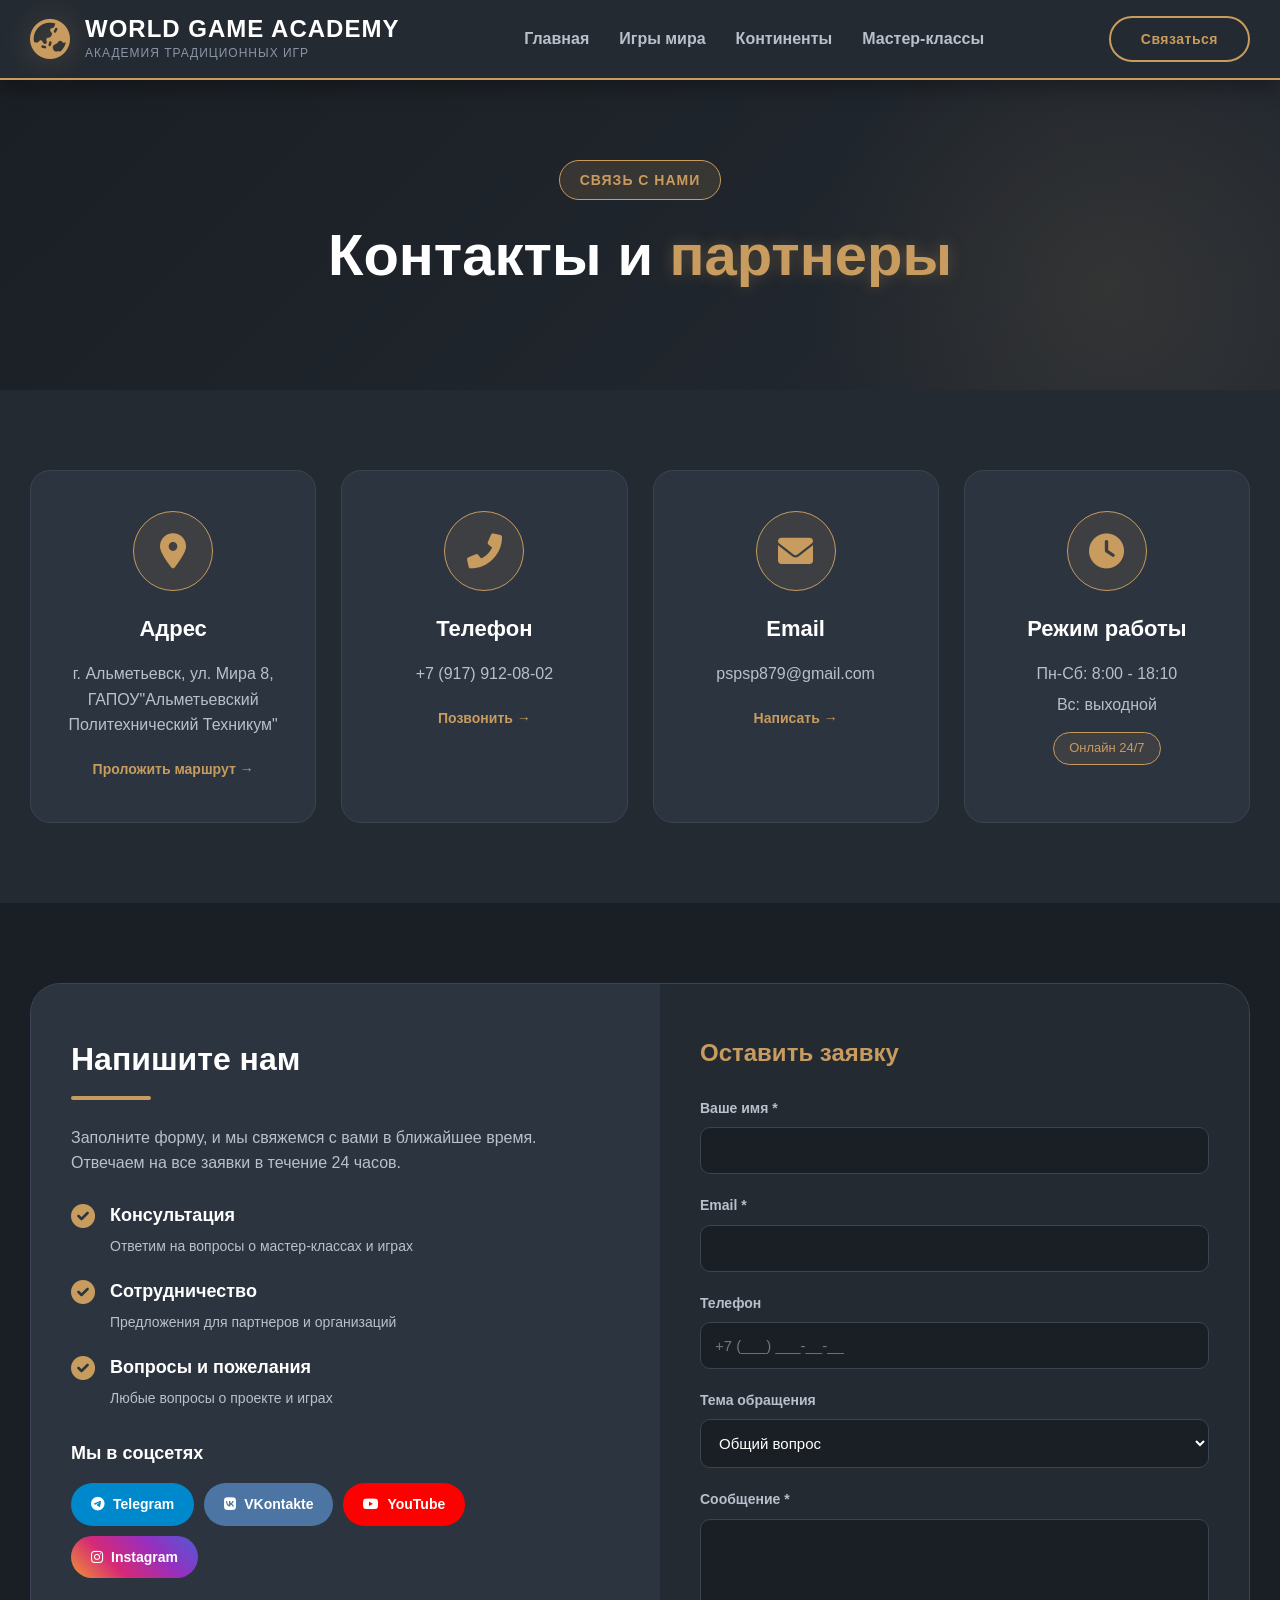
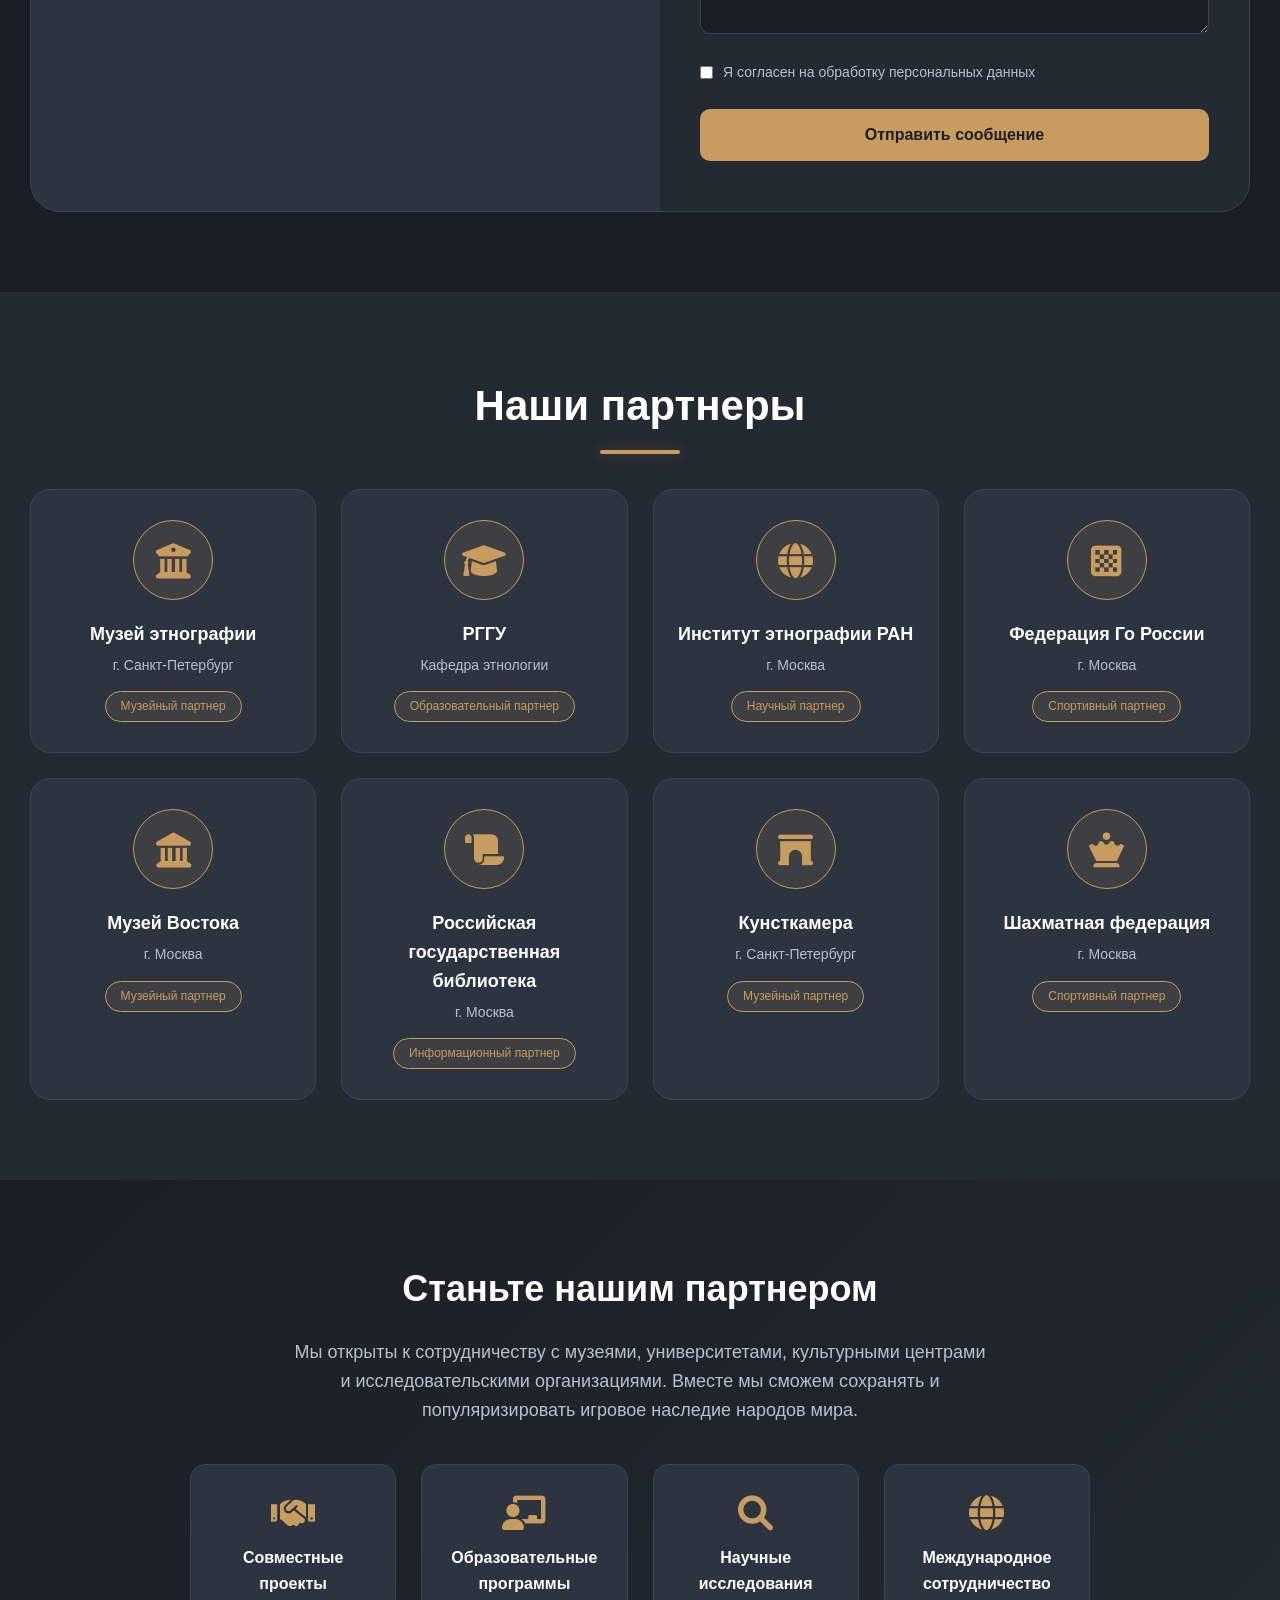
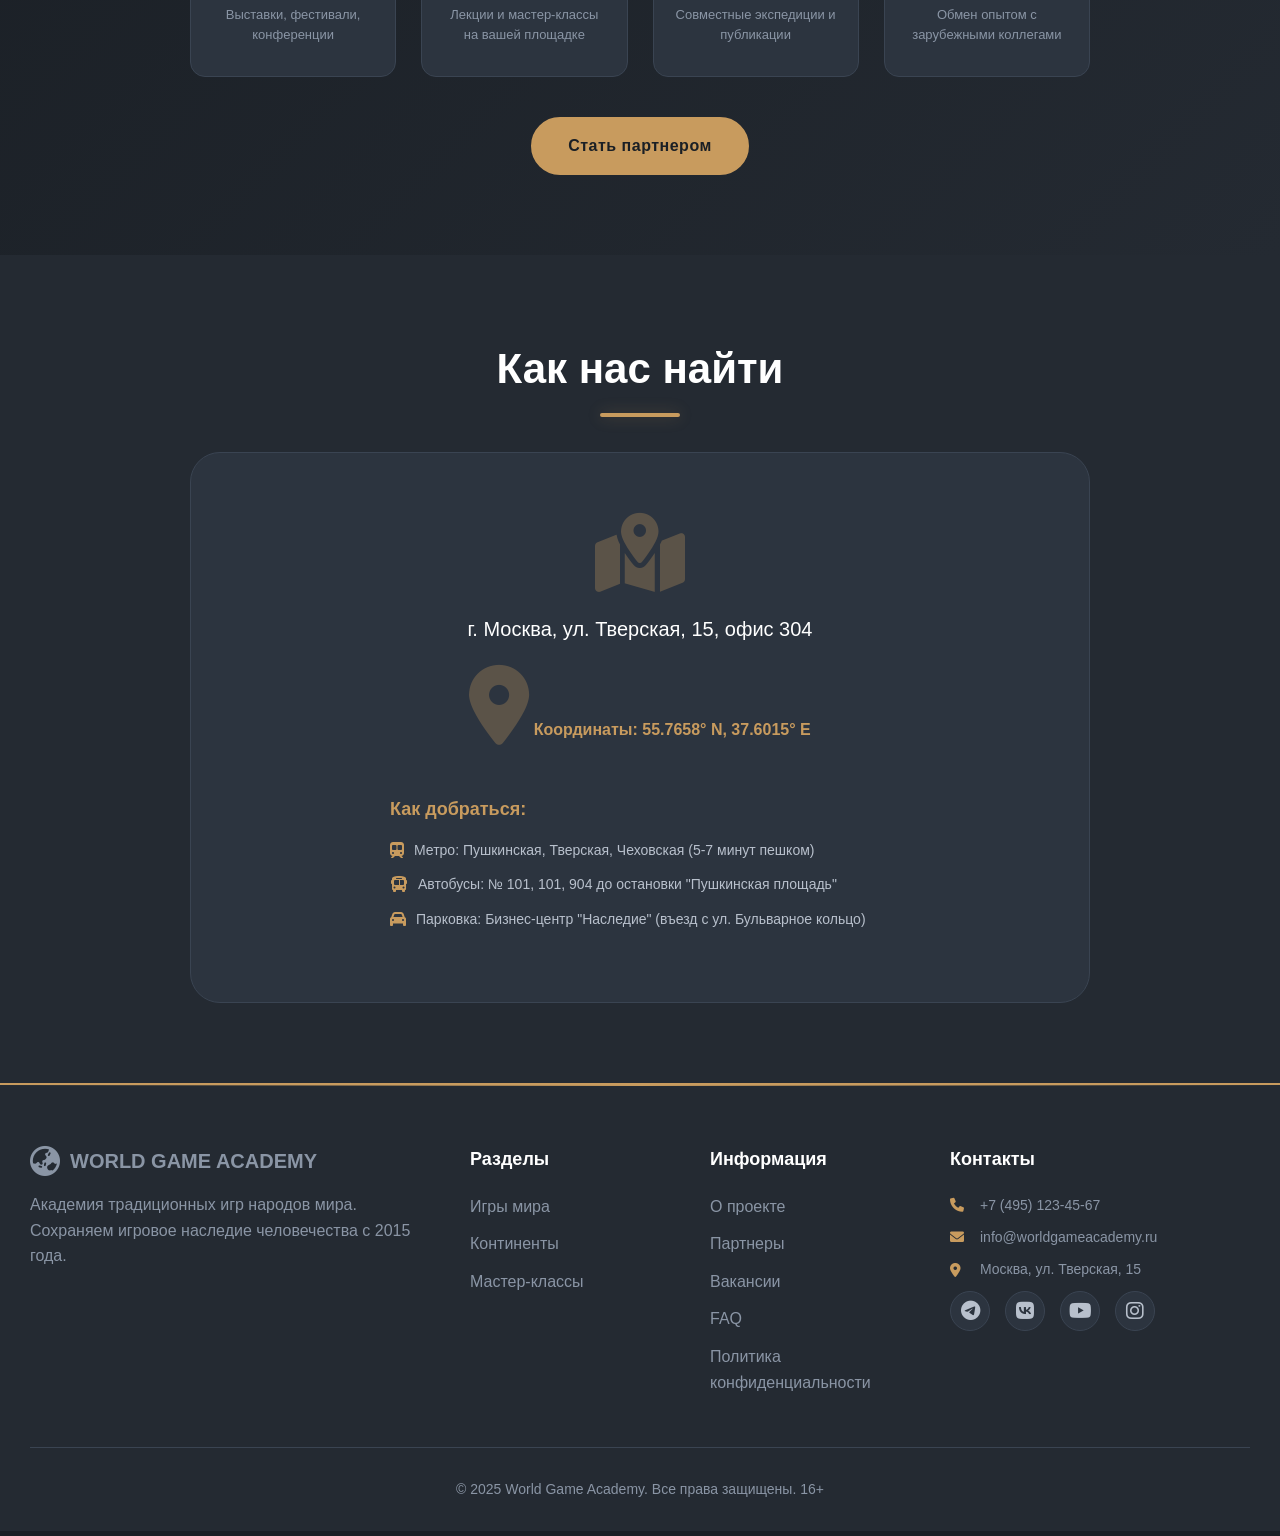
==== contacts.html @ 5bff9e80 "Add files via upload" ====
<!DOCTYPE html>
<html lang="ru">
<head>
    <meta charset="UTF-8">
    <meta name="viewport" content="width=device-width, initial-scale=1.0">
    <title>World Game Academy | Контакты и партнеры</title>
    <link rel="stylesheet" href="https://cdnjs.cloudflare.com/ajax/libs/font-awesome/6.0.0-beta3/css/all.min.css">
    <link rel="stylesheet" href="style.css">
</head>
<body>
    <header>
        <div class="container">
            <div class="header-content">
                <a href="index.html" class="logo">
                    <i class="fas fa-globe-asia logo-icon"></i>
                    <div class="logo-text">
                        <h1>WORLD GAME ACADEMY</h1>
                        <p>АКАДЕМИЯ ТРАДИЦИОННЫХ ИГР</p>
                    </div>
                </a>
                <nav>
                    <ul>
                        <li><a href="index.html">Главная</a></li>
                        <li><a href="games.html">Игры мира</a></li>
                        <li><a href="continents.html">Континенты</a></li>
                        <li><a href="workshops.html">Мастер-классы</a></li>
                    </ul>
                </nav>
                <a href="#contact-form" class="btn-login">Связаться</a>
            </div>
        </div>
    </header>

    <main>
        <!-- Hero секция контактов -->
        <section class="contacts-hero">
            <div class="container">
                <div class="contacts-hero-content">
                    <span class="hero-badge">Связь с нами</span>
                    <h1 class="hero-title">Контакты и <span class="accent-text">партнеры</span></h1>
                </div>
            </div>
        </section>

        <!-- Контактная информация -->
        <section class="contact-info-section">
            <div class="container">
                <div class="contact-grid">
                    <div class="contact-card">
                        <div class="contact-icon">
                            <i class="fas fa-map-marker-alt"></i>
                        </div>
                        <h3>Адрес</h3>
                        <p>г. Альметьевск, ул. Мира 8, ГАПОУ"Альметьевский Политехнический Техникум"</p>
                        <a href="https://yandex.ru/maps/-/CPFjE8Oo" class="contact-link">Проложить маршрут →</a>
                    </div>

                    <div class="contact-card">
                        <div class="contact-icon">
                            <i class="fas fa-phone-alt"></i>
                        </div>
                        <h3>Телефон</h3>
                        <p>+7 (917) 912-08-02</p>
                        <a href="tel:+74951234567" class="contact-link">Позвонить →</a>
                    </div>

                    <div class="contact-card">
                        <div class="contact-icon">
                            <i class="fas fa-envelope"></i>
                        </div>
                        <h3>Email</h3>
                        <p>pspsp879@gmail.com</p>
                        <a href="mailto:pspsp879@gmail.com?subject=Вопрос%20от%20посетителя%20сайта" class="contact-link">Написать →</a>
                    </div>

                    <div class="contact-card">
                        <div class="contact-icon">
                            <i class="fas fa-clock"></i>
                        </div>
                        <h3>Режим работы</h3>
                        <p>Пн-Сб: 8:00 - 18:10</p>
                        <p>Вс: выходной</p>
                        <span class="contact-note">Онлайн 24/7</span>
                    </div>
                </div>
            </div>
        </section>

        <!-- Форма обратной связи -->
        <section class="feedback-section" id="contact-form">
            <div class="container">
                <div class="feedback-wrapper">
                    <div class="feedback-content">
                        <h2 class="section-title-left">Напишите нам</h2>
                        <p class="feedback-description">Заполните форму, и мы свяжемся с вами в ближайшее время. Отвечаем на все заявки в течение 24 часов.</p>
                        
                        <div class="feedback-benefits">
                            <div class="benefit-item">
                                <i class="fas fa-check-circle"></i>
                                <div>
                                    <h4>Консультация</h4>
                                    <p>Ответим на вопросы о мастер-классах и играх</p>
                                </div>
                            </div>
                            <div class="benefit-item">
                                <i class="fas fa-check-circle"></i>
                                <div>
                                    <h4>Сотрудничество</h4>
                                    <p>Предложения для партнеров и организаций</p>
                                </div>
                            </div>
                            <div class="benefit-item">
                                <i class="fas fa-check-circle"></i>
                                <div>
                                    <h4>Вопросы и пожелания</h4>
                                    <p>Любые вопросы о проекте и играх</p>
                                </div>
                            </div>
                        </div>

                        <div class="social-contacts">
                            <h4>Мы в соцсетях</h4>
                            <div class="social-buttons">
                                <a href="#" class="social-button telegram"><i class="fab fa-telegram"></i> Telegram</a>
                                <a href="#" class="social-button vk"><i class="fab fa-vk"></i> VKontakte</a>
                                <a href="#" class="social-button youtube"><i class="fab fa-youtube"></i> YouTube</a>
                                <a href="#" class="social-button instagram"><i class="fab fa-instagram"></i> Instagram</a>
                            </div>
                        </div>
                    </div>

                    <div class="feedback-form-container">
                        <form class="feedback-form">
                            <h3>Оставить заявку</h3>
                            
                            <div class="form-group">
                                <label for="name">Ваше имя *</label>
                                <input type="text" id="name" name="name" required>
                            </div>

                            <div class="form-group">
                                <label for="email">Email *</label>
                                <input type="email" id="email" name="email" required>
                            </div>

                            <div class="form-group">
                                <label for="phone">Телефон</label>
                                <input type="tel" id="phone" name="phone" placeholder="+7 (___) ___-__-__">
                            </div>

                            <div class="form-group">
                                <label for="subject">Тема обращения</label>
                                <select id="subject" name="subject">
                                    <option>Общий вопрос</option>
                                    <option>Сотрудничество</option>
                                    <option>Партнерство</option>
                                    <option>Проведение мастер-класса</option>
                                    <option>Пресса и медиа</option>
                                </select>
                            </div>

                            <div class="form-group">
                                <label for="message">Сообщение *</label>
                                <textarea id="message" name="message" rows="5" required></textarea>
                            </div>

                            <div class="form-checkbox">
                                <input type="checkbox" id="agree" required>
                                <label for="agree">Я согласен на обработку персональных данных</label>
                            </div>

                            <button type="submit" class="btn-submit">Отправить сообщение</button>
                        </form>
                    </div>
                </div>
            </div>
        </section>

        <!-- Партнеры -->
        <section class="partners-section">
            <div class="container">
                <h2 class="section-title">Наши партнеры</h2>
                
                <div class="partners-grid">
                    <div class="partner-card">
                        <div class="partner-logo">
                            <i class="fas fa-university"></i>
                        </div>
                        <h3>Музей этнографии</h3>
                        <p>г. Санкт-Петербург</p>
                        <span class="partner-type">Музейный партнер</span>
                    </div>

                    <div class="partner-card">
                        <div class="partner-logo">
                            <i class="fas fa-graduation-cap"></i>
                        </div>
                        <h3>РГГУ</h3>
                        <p>Кафедра этнологии</p>
                        <span class="partner-type">Образовательный партнер</span>
                    </div>

                    <div class="partner-card">
                        <div class="partner-logo">
                            <i class="fas fa-globe"></i>
                        </div>
                        <h3>Институт этнографии РАН</h3>
                        <p>г. Москва</p>
                        <span class="partner-type">Научный партнер</span>
                    </div>

                    <div class="partner-card">
                        <div class="partner-logo">
                            <i class="fas fa-chess-board"></i>
                        </div>
                        <h3>Федерация Го России</h3>
                        <p>г. Москва</p>
                        <span class="partner-type">Спортивный партнер</span>
                    </div>

                    <div class="partner-card">
                        <div class="partner-logo">
                            <i class="fas fa-landmark"></i>
                        </div>
                        <h3>Музей Востока</h3>
                        <p>г. Москва</p>
                        <span class="partner-type">Музейный партнер</span>
                    </div>

                    <div class="partner-card">
                        <div class="partner-logo">
                            <i class="fas fa-scroll"></i>
                        </div>
                        <h3>Российская государственная библиотека</h3>
                        <p>г. Москва</p>
                        <span class="partner-type">Информационный партнер</span>
                    </div>

                    <div class="partner-card">
                        <div class="partner-logo">
                            <i class="fas fa-archway"></i>
                        </div>
                        <h3>Кунсткамера</h3>
                        <p>г. Санкт-Петербург</p>
                        <span class="partner-type">Музейный партнер</span>
                    </div>

                    <div class="partner-card">
                        <div class="partner-logo">
                            <i class="fas fa-chess-queen"></i>
                        </div>
                        <h3>Шахматная федерация</h3>
                        <p>г. Москва</p>
                        <span class="partner-type">Спортивный партнер</span>
                    </div>
                </div>
            </div>
        </section>

        <!-- Стать партнером -->
        <section class="become-partner-section">
            <div class="container">
                <div class="become-partner-wrapper">
                    <div class="become-partner-content">
                        <h2>Станьте нашим партнером</h2>
                        <p>Мы открыты к сотрудничеству с музеями, университетами, культурными центрами и исследовательскими организациями. Вместе мы сможем сохранять и популяризировать игровое наследие народов мира.</p>
                        
                        <div class="partner-benefits-grid">
                            <div class="partner-benefit">
                                <i class="fas fa-handshake"></i>
                                <h4>Совместные проекты</h4>
                                <p>Выставки, фестивали, конференции</p>
                            </div>
                            <div class="partner-benefit">
                                <i class="fas fa-chalkboard-teacher"></i>
                                <h4>Образовательные программы</h4>
                                <p>Лекции и мастер-классы на вашей площадке</p>
                            </div>
                            <div class="partner-benefit">
                                <i class="fas fa-search"></i>
                                <h4>Научные исследования</h4>
                                <p>Совместные экспедиции и публикации</p>
                            </div>
                            <div class="partner-benefit">
                                <i class="fas fa-globe"></i>
                                <h4>Международное сотрудничество</h4>
                                <p>Обмен опытом с зарубежными коллегами</p>
                            </div>
                        </div>

                        <a href="#contact-form" class="btn-primary">Стать партнером</a>
                    </div>
                </div>
            </div>
        </section>

        <!-- Карта -->
        <section class="map-section">
            <div class="container">
                <h2 class="section-title">Как нас найти</h2>
                
                <div class="map-container">
                    <div class="map-placeholder">
                        <i class="fas fa-map-marked-alt"></i>
                        <p>г. Москва, ул. Тверская, 15, офис 304</p>
                        <div class="map-coordinates">
                            <span><i class="fas fa-location-dot"></i> Координаты: 55.7658° N, 37.6015° E</span>
                        </div>
                        <div class="transport-info">
                            <h4>Как добраться:</h4>
                            <ul>
                                <li><i class="fas fa-subway"></i> Метро: Пушкинская, Тверская, Чеховская (5-7 минут пешком)</li>
                                <li><i class="fas fa-bus"></i> Автобусы: № 101, 101, 904 до остановки "Пушкинская площадь"</li>
                                <li><i class="fas fa-car"></i> Парковка: Бизнес-центр "Наследие" (въезд с ул. Бульварное кольцо)</li>
                            </ul>
                        </div>
                    </div>
                </div>
            </div>
        </section>
    </main>

    <footer id="footer">
        <div class="container">
            <div class="footer-content">
                <div class="footer-col">
                    <a href="index.html" class="footer-logo">
                        <i class="fas fa-globe-asia"></i>
                        <span>WORLD GAME ACADEMY</span>
                    </a>
                    <p>Академия традиционных игр народов мира. Сохраняем игровое наследие человечества с 2015 года.</p>
                </div>
                <div class="footer-col">
                    <h4>Разделы</h4>
                    <ul>
                        <li><a href="games.html">Игры мира</a></li>
                        <li><a href="continents.html">Континенты</a></li>
                        <li><a href="workshops.html">Мастер-классы</a></li>
                    </ul>
                </div>
                <div class="footer-col">
                    <h4>Информация</h4>
                    <ul>
                        <li><a href="#">О проекте</a></li>
                        <li><a href="#">Партнеры</a></li>
                        <li><a href="#">Вакансии</a></li>
                        <li><a href="#">FAQ</a></li>
                        <li><a href="#">Политика конфиденциальности</a></li>
                    </ul>
                </div>
                <div class="footer-col">
                    <h4>Контакты</h4>
                    <ul class="footer-contact">
                        <li><i class="fas fa-phone"></i> +7 (495) 123-45-67</li>
                        <li><i class="fas fa-envelope"></i> info@worldgameacademy.ru</li>
                        <li><i class="fas fa-map-marker-alt"></i> Москва, ул. Тверская, 15</li>
                    </ul>
                    <div class="social-links">
                        <a href="#"><i class="fab fa-telegram"></i></a>
                        <a href="#"><i class="fab fa-vk"></i></a>
                        <a href="#"><i class="fab fa-youtube"></i></a>
                        <a href="#"><i class="fab fa-instagram"></i></a>
                    </div>
                </div>
            </div>
            <div class="footer-bottom">
                <p>© 2025 World Game Academy. Все права защищены. 16+</p>
            </div>
        </div>
    </footer>
</body>
</html>
---- style.css ----
* {
    margin: 0;
    padding: 0;
    box-sizing: border-box;
}

:root {
    --bg-primary: #1a1f25;
    --bg-secondary: #242a32;
    --bg-card: #2c343f;
    --accent: #c89b5e;
    --accent-light: #dbb47a;
    --accent-dark: #9f7a45;
    --text-primary: #ffffff;
    --text-secondary: #b8c0cc;
    --text-muted: #8a95a5;
    --border: #3a4452;
    --border-light: #4a5565;
    --shadow: 0 8px 20px rgba(0, 0, 0, 0.3);
    --shadow-hover: 0 12px 30px rgba(0, 0, 0, 0.4);
    --glow: 0 0 15px rgba(200, 155, 94, 0.3);
    --transition: all 0.3s ease;
}

body {
    font-family: 'Segoe UI', Tahoma, Geneva, Verdana, sans-serif;
    background-color: var(--bg-primary);
    color: var(--text-primary);
    line-height: 1.6;
    min-height: 100vh;
}

.container {
    max-width: 1300px;
    margin: 0 auto;
    padding: 0 30px;
}

/* ===== ШАПКА ===== */
header {
    background-color: var(--bg-secondary);
    border-bottom: 2px solid var(--accent);
    padding: 15px 0;
    position: sticky;
    top: 0;
    z-index: 1000;
    box-shadow: var(--shadow);
}

.header-content {
    display: flex;
    align-items: center;
    justify-content: space-between;
    flex-wrap: wrap;
}

.logo {
    display: flex;
    align-items: center;
    gap: 15px;
    text-decoration: none;
}

.logo-icon {
    font-size: 40px;
    color: var(--accent);
    filter: drop-shadow(var(--glow));
}

.logo-text h1 {
    font-size: 24px;
    font-weight: 800;
    color: var(--text-primary);
    line-height: 1.2;
    letter-spacing: 1px;
}

.logo-text p {
    font-size: 12px;
    color: var(--text-muted);
    letter-spacing: 1px;
    text-transform: uppercase;
}

nav ul {
    display: flex;
    list-style: none;
    gap: 30px;
}

nav a {
    color: var(--text-secondary);
    text-decoration: none;
    font-weight: 600;
    font-size: 16px;
    transition: var(--transition);
    padding-bottom: 5px;
    border-bottom: 2px solid transparent;
}

nav a:hover,
nav a.active {
    color: var(--accent);
    border-bottom-color: var(--accent);
}

.btn-login {
    background: transparent;
    border: 2px solid var(--accent);
    color: var(--accent);
    padding: 10px 30px;
    border-radius: 50px;
    text-decoration: none;
    font-weight: 700;
    transition: var(--transition);
    font-size: 14px;
    letter-spacing: 0.5px;
}

.btn-login:hover {
    background: var(--accent);
    color: var(--bg-primary);
    box-shadow: var(--glow);
    transform: translateY(-2px);
}

/* ===== КНОПКИ ===== */
.btn-primary {
    display: inline-block;
    background: var(--accent);
    color: var(--bg-primary);
    padding: 14px 35px;
    border-radius: 50px;
    text-decoration: none;
    font-weight: 700;
    font-size: 16px;
    transition: var(--transition);
    border: 2px solid var(--accent);
    letter-spacing: 0.5px;
    cursor: pointer;
}

.btn-primary:hover {
    background: transparent;
    color: var(--accent);
    box-shadow: var(--glow);
    transform: translateY(-2px);
}

.btn-outline {
    display: inline-block;
    padding: 12px 30px;
    border: 2px solid var(--accent);
    color: var(--accent);
    text-decoration: none;
    border-radius: 50px;
    font-weight: 600;
    transition: var(--transition);
    background: transparent;
    font-size: 14px;
    cursor: pointer;
}

.btn-outline:hover {
    background: var(--accent);
    color: var(--bg-primary);
    transform: translateY(-2px);
}

.btn-small {
    display: inline-block;
    background: var(--accent);
    color: var(--bg-primary);
    padding: 10px 25px;
    border-radius: 50px;
    text-decoration: none;
    font-weight: 600;
    font-size: 14px;
    transition: var(--transition);
    border: 2px solid var(--accent);
    cursor: pointer;
}

.btn-small:hover {
    background: transparent;
    color: var(--accent);
}

/* ===== ЗАГОЛОВКИ СЕКЦИЙ ===== */
.section-title {
    font-size: 42px;
    font-weight: 800;
    text-align: center;
    margin-bottom: 50px;
    position: relative;
    color: var(--text-primary);
}

.section-title::after {
    content: '';
    position: absolute;
    bottom: -15px;
    left: 50%;
    transform: translateX(-50%);
    width: 80px;
    height: 4px;
    background: var(--accent);
    border-radius: 2px;
    box-shadow: var(--glow);
}

.page-header {
    padding: 60px 0 30px;
    text-align: center;
    background: linear-gradient(135deg, var(--bg-primary) 0%, var(--bg-secondary) 100%);
}

.page-title {
    font-size: 48px;
    font-weight: 800;
    margin-bottom: 15px;
    color: var(--text-primary);
}

.page-description {
    font-size: 18px;
    color: var(--text-secondary);
    max-width: 700px;
    margin: 0 auto;
}

.text-center {
    text-align: center;
}

/* ===== СТАТИСТИКА ===== */
.stats-grid {
    display: flex;
    gap: 60px;
    margin: 40px 0;
}

.stat-item {
    text-align: center;
}

.stat-number {
    font-size: 42px;
    font-weight: 800;
    color: var(--accent);
    line-height: 1;
    margin-bottom: 5px;
    text-shadow: var(--glow);
}

.stat-label {
    font-size: 14px;
    color: var(--text-muted);
    text-transform: uppercase;
    letter-spacing: 1px;
}

/* ===== HERO СЕКЦИИ ===== */
.hero {
    min-height: 80vh;
    display: flex;
    align-items: center;
    background: linear-gradient(135deg, var(--bg-primary) 0%, var(--bg-secondary) 100%);
    position: relative;
    overflow: hidden;
    padding: 80px 0;
}

.hero::before {
    content: '';
    position: absolute;
    top: -50%;
    right: -10%;
    width: 500px;
    height: 500px;
    background: radial-gradient(circle, rgba(200, 155, 94, 0.1) 0%, transparent 70%);
    border-radius: 50%;
    pointer-events: none;
}

.hero::after {
    content: '';
    position: absolute;
    bottom: -30%;
    left: -5%;
    width: 400px;
    height: 400px;
    background: radial-gradient(circle, rgba(200, 155, 94, 0.1) 0%, transparent 70%);
    border-radius: 50%;
    pointer-events: none;
}

.hero-content {
    max-width: 800px;
    position: relative;
    z-index: 2;
}

.hero-title {
    font-size: 58px;
    font-weight: 800;
    line-height: 1.2;
    margin-bottom: 20px;
}

.hero-title span {
    color: var(--accent);
    text-shadow: var(--glow);
}

.hero-description {
    font-size: 18px;
    color: var(--text-secondary);
    margin-bottom: 40px;
    max-width: 600px;
}

.hero-buttons {
    display: flex;
    gap: 20px;
}

/* ===== ПРЕИМУЩЕСТВА ===== */
.features {
    padding: 80px 0;
    background: var(--bg-secondary);
}

.features-grid {
    display: grid;
    grid-template-columns: repeat(4, 1fr);
    gap: 30px;
}

.feature-card {
    background: var(--bg-card);
    padding: 40px 25px;
    border-radius: 20px;
    text-align: center;
    border: 1px solid var(--border);
    transition: var(--transition);
    text-decoration: none;
    color: var(--text-primary);
    display: block;
    position: relative;
    overflow: hidden;
}

.feature-card::before {
    content: '';
    position: absolute;
    top: 0;
    left: 0;
    width: 100%;
    height: 3px;
    background: var(--accent);
    transform: translateX(-100%);
    transition: var(--transition);
}

.feature-card:hover::before {
    transform: translateX(0);
}

.feature-card:hover {
    border-color: var(--accent);
    transform: translateY(-10px);
    box-shadow: var(--shadow-hover);
}

.feature-icon {
    font-size: 50px;
    color: var(--accent);
    margin-bottom: 20px;
}

.feature-card h3 {
    font-size: 22px;
    margin-bottom: 15px;
    color: var(--text-primary);
}

.feature-card p {
    color: var(--text-secondary);
    font-size: 15px;
    line-height: 1.6;
}

/* ===== КАРТОЧКИ ИГР ===== */
.games-showcase {
    padding: 80px 0;
    background: var(--bg-primary);
}

.games-grid {
    display: grid;
    grid-template-columns: repeat(2, 1fr);
    gap: 30px;
    margin-bottom: 40px;
}

.game-card {
    background: var(--bg-card);
    border-radius: 20px;
    overflow: hidden;
    border: 1px solid var(--border);
    transition: var(--transition);
    display: flex;
    flex-direction: column;
    text-decoration: none;
    color: var(--text-primary);
    position: relative;
}

.game-card:hover {
    border-color: var(--accent);
    transform: translateY(-5px);
    box-shadow: var(--shadow-hover);
}

.game-content {
    padding: 25px;
}

.game-header {
    display: flex;
    justify-content: space-between;
    align-items: center;
    margin-bottom: 10px;
}

.game-header h3 {
    font-size: 22px;
    font-weight: 700;
}

.game-region {
    background: rgba(200, 155, 94, 0.15);
    color: var(--accent);
    padding: 5px 12px;
    border-radius: 50px;
    font-weight: 600;
    font-size: 12px;
    border: 1px solid var(--accent);
}

.game-origin {
    color: var(--accent);
    font-weight: 600;
    margin-bottom: 15px;
    font-size: 14px;
}

.game-rules {
    background: var(--bg-secondary);
    padding: 15px;
    border-radius: 10px;
    margin: 15px 0;
    border-left: 4px solid var(--accent);
}

.game-rules h4 {
    font-size: 16px;
    margin-bottom: 8px;
    color: var(--accent);
}

.game-rules p {
    color: var(--text-secondary);
    font-size: 14px;
    line-height: 1.6;
}

.game-meta {
    display: flex;
    gap: 15px;
    color: var(--text-secondary);
    font-size: 13px;
    flex-wrap: wrap;
    margin-bottom: 15px;
}

.game-meta i {
    color: var(--accent);
    margin-right: 5px;
}

.game-details {
    color: var(--accent);
    text-decoration: none;
    font-weight: 600;
    transition: var(--transition);
    display: inline-block;
}

.game-details:hover {
    transform: translateX(5px);
}

/* ===== ФИЛЬТР ===== */
.games-filter {
    padding: 30px 0;
    background: var(--bg-secondary);
}

.filter-buttons {
    display: flex;
    justify-content: center;
    gap: 15px;
    flex-wrap: wrap;
}

.filter-btn {
    padding: 10px 25px;
    background: transparent;
    border: 2px solid var(--border);
    color: var(--text-secondary);
    border-radius: 50px;
    font-weight: 600;
    cursor: pointer;
    transition: var(--transition);
}

.filter-btn:hover,
.filter-btn.active {
    background: var(--accent);
    border-color: var(--accent);
    color: var(--bg-primary);
}

/* ===== КОНТИНЕНТЫ ===== */
.continents {
    padding: 80px 0;
    background: var(--bg-secondary);
}

.continents-grid {
    display: grid;
    grid-template-columns: repeat(4, 1fr);
    gap: 25px;
}

.continent-card {
    position: relative;
    height: 300px;
    border-radius: 20px;
    overflow: hidden;
    border: 2px solid var(--border);
    transition: var(--transition);
    text-decoration: none;
    display: block;
}

.continent-card:hover {
    border-color: var(--accent);
    transform: translateY(-10px);
    box-shadow: var(--shadow-hover);
}

.continent-card img {
    width: 100%;
    height: 100%;
    object-fit: cover;
    transition: var(--transition);
}

.continent-card:hover img {
    transform: scale(1.1);
}

.continent-overlay {
    position: absolute;
    bottom: 0;
    left: 0;
    right: 0;
    padding: 30px 20px;
    background: linear-gradient(to top, rgba(26, 31, 37, 0.95), transparent);
    color: white;
}

.continent-overlay h3 {
    font-size: 24px;
    margin-bottom: 5px;
}

.continent-overlay p {
    color: var(--accent);
    font-weight: 600;
}

/* ===== МАСТЕР-КЛАССЫ ===== */
.workshops {
    padding: 80px 0;
    background: var(--bg-primary);
}

.workshops-grid {
    display: grid;
    grid-template-columns: repeat(3, 1fr);
    gap: 30px;
    margin-bottom: 40px;
}

.workshop-card {
    background: var(--bg-card);
    padding: 30px;
    border-radius: 20px;
    border: 1px solid var(--border);
    transition: var(--transition);
    text-decoration: none;
    color: var(--text-primary);
    display: block;
    position: relative;
}

.workshop-card:hover {
    border-color: var(--accent);
    transform: translateY(-5px);
    box-shadow: var(--shadow-hover);
}

.workshop-card.featured {
    border: 2px solid var(--accent);
    background: linear-gradient(135deg, var(--bg-card), #2c3f2c);
}

.workshop-date {
    display: inline-block;
    padding: 5px 15px;
    background: rgba(200, 155, 94, 0.15);
    color: var(--accent);
    border-radius: 50px;
    font-weight: 600;
    font-size: 14px;
    margin-bottom: 20px;
    border: 1px solid var(--accent);
}

.workshop-card h3 {
    font-size: 22px;
    margin-bottom: 15px;
}

.workshop-card p {
    color: var(--text-secondary);
    margin-bottom: 25px;
    line-height: 1.6;
}

.workshop-footer {
    display: flex;
    justify-content: space-between;
    align-items: center;
}

.workshop-price {
    font-size: 22px;
    font-weight: 700;
    color: var(--accent);
}

/* ===== БИБЛИОТЕКА ===== */
.library {
    padding: 80px 0;
    background: var(--bg-secondary);
}

.library-grid {
    display: grid;
    grid-template-columns: repeat(4, 1fr);
    gap: 25px;
}

.library-item {
    background: var(--bg-card);
    padding: 30px 20px;
    border-radius: 20px;
    text-align: center;
    border: 1px solid var(--border);
    transition: var(--transition);
    text-decoration: none;
    color: var(--text-primary);
    display: block;
}

.library-item:hover {
    border-color: var(--accent);
    transform: translateY(-5px);
    box-shadow: var(--shadow-hover);
}

.library-item i {
    font-size: 40px;
    color: var(--accent);
    margin-bottom: 15px;
}

.library-item h3 {
    font-size: 18px;
    margin-bottom: 10px;
}

.library-item p {
    color: var(--text-secondary);
    font-size: 14px;
}

/* ===== ЦИТАТА ===== */
.quote {
    padding: 80px 0;
    background: var(--bg-primary);
    text-align: center;
}

.quote-content {
    max-width: 700px;
    margin: 0 auto;
}

.quote-content i {
    font-size: 60px;
    color: var(--accent);
    opacity: 0.2;
    margin-bottom: 20px;
}

.quote-content p {
    font-size: 28px;
    font-style: italic;
    line-height: 1.5;
    margin-bottom: 20px;
    font-family: Georgia, serif;
    color: var(--text-primary);
}

.quote-author {
    color: var(--accent);
    font-weight: 600;
    font-size: 18px;
}

/* ===== РАСПИСАНИЕ ===== */
.schedule {
    padding: 80px 0;
    background: var(--bg-secondary);
}

.schedule-grid {
    max-width: 800px;
    margin: 0 auto;
}

.schedule-item {
    display: flex;
    align-items: center;
    gap: 30px;
    background: var(--bg-card);
    padding: 25px;
    border-radius: 15px;
    margin-bottom: 15px;
    border: 1px solid var(--border);
    transition: var(--transition);
    text-decoration: none;
    color: var(--text-primary);
}

.schedule-item:hover {
    border-color: var(--accent);
    transform: translateX(10px);
    box-shadow: var(--shadow-hover);
}

.schedule-date {
    text-align: center;
    min-width: 80px;
}

.day {
    display: block;
    font-size: 36px;
    font-weight: 800;
    color: var(--accent);
    line-height: 1;
}

.month {
    font-size: 14px;
    color: var(--text-muted);
    text-transform: uppercase;
}

.schedule-info {
    flex: 1;
}

.schedule-info h3 {
    font-size: 20px;
    margin-bottom: 5px;
}

.schedule-info p {
    color: var(--text-secondary);
    font-size: 14px;
}

.schedule-link {
    color: var(--accent);
    font-weight: 600;
    transition: var(--transition);
}

.schedule-item:hover .schedule-link {
    transform: translateX(5px);
}

/* ===== ФУТЕР ===== */
footer {
    background: var(--bg-secondary);
    border-top: 2px solid var(--accent);
    padding: 60px 0 30px;
    position: relative;
}

footer::before {
    content: '';
    position: absolute;
    top: 0;
    left: 0;
    right: 0;
    height: 1px;
    background: linear-gradient(90deg, transparent, var(--accent), transparent);
}

.footer-content {
    display: grid;
    grid-template-columns: 2fr 1fr 1fr 1.5fr;
    gap: 40px;
    margin-bottom: 40px;
}

.footer-col h4 {
    color: var(--text-primary);
    margin-bottom: 20px;
    font-size: 18px;
    font-weight: 600;
}

.footer-col p {
    color: var(--text-muted);
    margin-bottom: 10px;
    line-height: 1.6;
}

.footer-col ul {
    list-style: none;
}

.footer-col li {
    margin-bottom: 12px;
}

.footer-col a {
    color: var(--text-muted);
    text-decoration: none;
    transition: var(--transition);
}

.footer-col a:hover {
    color: var(--accent);
    padding-left: 5px;
}

.footer-logo {
    display: flex;
    align-items: center;
    gap: 10px;
    font-size: 20px;
    font-weight: 700;
    color: var(--accent);
    text-decoration: none;
    margin-bottom: 15px;
}

.footer-logo i {
    font-size: 30px;
}

.social-links {
    display: flex;
    gap: 15px;
}

.social-links a {
    width: 40px;
    height: 40px;
    background: var(--bg-card);
    border-radius: 50%;
    display: flex;
    align-items: center;
    justify-content: center;
    color: var(--text-secondary);
    font-size: 20px;
    transition: var(--transition);
    border: 1px solid var(--border);
    text-decoration: none;
}

.social-links a:hover {
    background: var(--accent);
    color: var(--bg-primary);
    transform: translateY(-3px);
    border-color: var(--accent);
}

.footer-bottom {
    text-align: center;
    padding-top: 30px;
    border-top: 1px solid var(--border);
    color: var(--text-muted);
    font-size: 14px;
}

/* ===== ПРЕВЬЮ РАЗДЕЛОВ ===== */
.preview {
    padding: 80px 0;
    background: var(--bg-primary);
}

.preview-grid {
    display: grid;
    grid-template-columns: repeat(4, 1fr);
    gap: 25px;
}

.preview-card {
    background: var(--bg-card);
    padding: 40px 20px;
    border-radius: 20px;
    text-align: center;
    text-decoration: none;
    color: var(--text-primary);
    border: 1px solid var(--border);
    transition: var(--transition);
}

.preview-card:hover {
    border-color: var(--accent);
    transform: translateY(-10px);
    box-shadow: var(--shadow-hover);
}

.preview-card i {
    font-size: 50px;
    color: var(--accent);
    margin-bottom: 20px;
}

.preview-card h3 {
    font-size: 22px;
    margin-bottom: 10px;
}

.preview-card p {
    color: var(--text-muted);
    margin-bottom: 20px;
    font-size: 14px;
}

.preview-link {
    color: var(--accent);
    font-weight: 600;
    display: inline-block;
}

/* ===== КОНТИНЕНТЫ ДЕТАЛЬНО ===== */
.continents-detailed {
    padding: 80px 0;
    background: var(--bg-primary);
}

.continent-block {
    display: grid;
    grid-template-columns: 1fr 1fr;
    gap: 50px;
    margin-bottom: 100px;
    align-items: center;
}

.continent-block.reverse {
    direction: rtl;
}

.continent-block.reverse .continent-block-content {
    direction: ltr;
}

.continent-block-image img {
    width: 100%;
    border-radius: 20px;
    border: 3px solid var(--accent);
    box-shadow: var(--shadow-hover);
}

.continent-block-content h2 {
    font-size: 42px;
    margin-bottom: 10px;
    color: var(--accent);
}

.continent-subtitle {
    font-size: 18px;
    color: var(--text-muted);
    margin-bottom: 20px;
    font-style: italic;
}

.continent-games-list {
    list-style: none;
    margin: 25px 0;
}

.continent-games-list li {
    margin-bottom: 10px;
    padding-left: 25px;
    position: relative;
    color: var(--text-secondary);
}

.continent-games-list li::before {
    content: '🎲';
    position: absolute;
    left: 0;
    color: var(--accent);
}

.continent-games-list a {
    color: var(--accent);
    text-decoration: none;
}

.continent-games-list a:hover {
    text-decoration: underline;
}

/* ===== КАЛЕНДАРЬ ===== */
.calendar-section {
    padding: 80px 0;
    background: var(--bg-secondary);
}

.calendar-grid {
    display: grid;
    grid-template-columns: repeat(3, 1fr);
    gap: 30px;
}

.calendar-month {
    background: var(--bg-card);
    padding: 25px;
    border-radius: 20px;
    border: 1px solid var(--border);
}

.calendar-month h3 {
    font-size: 22px;
    margin-bottom: 20px;
    color: var(--accent);
    text-align: center;
    padding-bottom: 10px;
    border-bottom: 1px solid var(--border);
}

.calendar-events {
    list-style: none;
}

.calendar-events li {
    display: flex;
    align-items: center;
    gap: 15px;
    padding: 10px 0;
    border-bottom: 1px dashed var(--border);
}

.calendar-events li:last-child {
    border-bottom: none;
}

.calendar-events .event-day {
    font-size: 20px;
    font-weight: 700;
    color: var(--accent);
    min-width: 35px;
}

.event-info {
    flex: 1;
}

.event-info strong {
    display: block;
    font-size: 16px;
    margin-bottom: 3px;
    color: var(--text-primary);
}

.event-info span {
    color: var(--text-muted);
    font-size: 13px;
}

/* ===== ЭКСПЕРТЫ ===== */
.experts-section {
    padding: 80px 0;
    background: var(--bg-primary);
}

.experts-grid {
    display: grid;
    grid-template-columns: repeat(auto-fit, minmax(200px, 1fr));
    gap: 25px;
}

.expert-card {
    background: var(--bg-card);
    padding: 25px;
    border-radius: 15px;
    text-align: center;
    border: 1px solid var(--border);
    transition: var(--transition);
}

.expert-card:hover {
    border-color: var(--accent);
    transform: translateY(-5px);
    box-shadow: var(--shadow-hover);
}

.expert-image {
    width: 80px;
    height: 80px;
    background: rgba(200, 155, 94, 0.1);
    border-radius: 50%;
    display: flex;
    align-items: center;
    justify-content: center;
    margin: 0 auto 15px;
    border: 2px solid var(--accent);
}

.expert-image i {
    font-size: 40px;
    color: var(--accent);
}

.expert-card h3 {
    font-size: 18px;
    margin-bottom: 5px;
}

.expert-card p {
    color: var(--text-muted);
    font-size: 14px;
    margin-bottom: 10px;
}

.expert-specialization {
    display: inline-block;
    padding: 4px 12px;
    background: rgba(200, 155, 94, 0.1);
    color: var(--accent);
    border-radius: 50px;
    font-size: 12px;
    border: 1px solid var(--accent);
}

/* ===== ФОРМЫ ===== */
.request-section {
    padding: 80px 0;
    background: var(--bg-secondary);
}

.request-box {
    max-width: 600px;
    margin: 0 auto;
    background: var(--bg-card);
    padding: 50px;
    border-radius: 30px;
    border: 1px solid var(--border);
    text-align: center;
    box-shadow: var(--shadow);
}

.request-box h2 {
    font-size: 28px;
    margin-bottom: 15px;
    color: var(--text-primary);
}

.request-box p {
    color: var(--text-muted);
    margin-bottom: 30px;
}

.request-form-simple {
    display: flex;
    flex-direction: column;
    gap: 15px;
}

.request-form-simple input,
.request-form-simple textarea,
.request-form input,
.request-form textarea {
    width: 100%;
    padding: 15px;
    background: var(--bg-primary);
    border: 1px solid var(--border);
    border-radius: 10px;
    color: var(--text-primary);
    font-size: 16px;
    transition: var(--transition);
}

.request-form-simple input:focus,
.request-form-simple textarea:focus,
.request-form input:focus,
.request-form textarea:focus {
    outline: none;
    border-color: var(--accent);
    box-shadow: var(--glow);
}

.request-form-simple input::placeholder,
.request-form-simple textarea::placeholder,
.request-form input::placeholder,
.request-form textarea::placeholder {
    color: var(--text-muted);
}

/* ===== ЗАПИСИ ЛЕКЦИЙ ===== */
.recorded-section {
    padding: 80px 0;
    background: var(--bg-primary);
}

.recorded-grid {
    display: grid;
    grid-template-columns: repeat(auto-fit, minmax(300px, 1fr));
    gap: 15px;
    margin-bottom: 40px;
}

.recorded-item {
    display: flex;
    align-items: center;
    gap: 15px;
    padding: 15px;
    background: var(--bg-card);
    border-radius: 10px;
    text-decoration: none;
    color: var(--text-primary);
    border: 1px solid var(--border);
    transition: var(--transition);
}

.recorded-item:hover {
    border-color: var(--accent);
    transform: translateX(5px);
    box-shadow: var(--shadow-hover);
}

.recorded-item i {
    font-size: 30px;
    color: var(--accent);
}

.recorded-info h3 {
    font-size: 16px;
    margin-bottom: 3px;
}

.recorded-info p {
    color: var(--text-muted);
    font-size: 13px;
}

/* ===== АДАПТИВНОСТЬ ===== */
@media (max-width: 1200px) {
    .features-grid,
    .continents-grid,
    .library-grid,
    .preview-grid,
    .categories-grid {
        grid-template-columns: repeat(2, 1fr);
    }
    
    .games-grid,
    .workshops-grid {
        grid-template-columns: repeat(2, 1fr);
    }
    
    .calendar-grid {
        grid-template-columns: repeat(2, 1fr);
    }
}

@media (max-width: 992px) {
    .hero-content {
        text-align: center;
        margin: 0 auto;
    }
    
    .hero-description {
        margin-left: auto;
        margin-right: auto;
    }
    
    .hero-buttons {
        justify-content: center;
    }
    
    .stats-grid {
        justify-content: center;
    }
    
    .header-content {
        flex-direction: column;
        gap: 20px;
    }
    
    nav ul {
        gap: 20px;
    }
    
    .footer-content {
        grid-template-columns: repeat(2, 1fr);
    }
    
    .continent-block {
        grid-template-columns: 1fr;
        text-align: center;
    }
    
    .continent-block.reverse {
        direction: ltr;
    }
}

@media (max-width: 768px) {
    .hero-title {
        font-size: 36px;
    }
    
    .section-title {
        font-size: 32px;
    }
    
    .page-title {
        font-size: 36px;
    }
    
    nav ul {
        flex-wrap: wrap;
        justify-content: center;
    }
    
    .stats-grid {
        flex-wrap: wrap;
        gap: 30px;
    }
    
    .features-grid,
    .continents-grid,
    .library-grid,
    .preview-grid,
    .categories-grid,
    .games-grid,
    .workshops-grid,
    .calendar-grid {
        grid-template-columns: 1fr;
    }
    
    .footer-content {
        grid-template-columns: 1fr;
    }
    
    .schedule-item {
        flex-direction: column;
        text-align: center;
        gap: 15px;
    }
    
    .filter-buttons {
        flex-direction: column;
        align-items: center;
    }
    
    .filter-btn {
        width: 200px;
    }
    
    .workshop-footer {
        flex-direction: column;
        gap: 15px;
    }
    
    .request-box {
        padding: 30px 20px;
    }
}

@media (max-width: 480px) {
    .hero-title {
        font-size: 28px;
    }
    
    .hero-buttons {
        flex-direction: column;
        gap: 15px;
    }
    
    .hero-buttons .btn-primary,
    .hero-buttons .btn-outline {
        width: 100%;
        text-align: center;
    }
    
    .page-title {
        font-size: 28px;
    }
    
    .game-header {
        flex-direction: column;
        gap: 10px;
        align-items: flex-start;
    }
    
    .game-meta {
        flex-direction: column;
        gap: 8px;
    }
    
    .card-footer {
        flex-direction: column;
        gap: 10px;
    }
    
    .calendar-events li {
        flex-direction: column;
        text-align: center;
    }
    
    .event-info {
        text-align: center;
    }
}
/* ===== МАСТЕР-КЛАССЫ ===== */

/* Hero секция */
.workshops-hero {
    background: linear-gradient(135deg, var(--bg-primary) 0%, var(--bg-secondary) 100%);
    padding: 80px 0;
    position: relative;
    overflow: hidden;
}

.workshops-hero::before {
    content: '';
    position: absolute;
    top: -30%;
    right: -10%;
    width: 600px;
    height: 600px;
    background: radial-gradient(circle, rgba(200, 155, 94, 0.1) 0%, transparent 70%);
    border-radius: 50%;
    pointer-events: none;
}

.workshops-hero::after {
    content: '';
    position: absolute;
    bottom: -30%;
    left: -10%;
    width: 500px;
    height: 500px;
    background: radial-gradient(circle, rgba(200, 155, 94, 0.1) 0%, transparent 70%);
    border-radius: 50%;
    pointer-events: none;
}

.workshops-hero-content {
    max-width: 900px;
    margin: 0 auto;
    text-align: center;
    position: relative;
    z-index: 2;
}

.hero-badge {
    display: inline-block;
    padding: 8px 20px;
    background: rgba(200, 155, 94, 0.15);
    color: var(--accent);
    border-radius: 50px;
    font-weight: 600;
    font-size: 14px;
    margin-bottom: 20px;
    border: 1px solid var(--accent);
    text-transform: uppercase;
    letter-spacing: 1px;
}

.accent-text {
    color: var(--accent);
    text-shadow: var(--glow);
}

.workshops-hero .hero-title {
    font-size: 52px;
    margin-bottom: 20px;
}

.workshops-hero .hero-description {
    font-size: 18px;
    color: var(--text-secondary);
    max-width: 700px;
    margin: 0 auto 40px;
}

.workshops-hero .hero-stats {
    display: flex;
    justify-content: center;
    gap: 50px;
    margin-bottom: 50px;
}

.workshops-hero .stat-card {
    text-align: center;
}

.workshops-hero .stat-number {
    font-size: 42px;
    font-weight: 800;
    color: var(--accent);
    line-height: 1;
    margin-bottom: 5px;
    text-shadow: var(--glow);
}

.workshops-hero .stat-label {
    font-size: 14px;
    color: var(--text-muted);
    text-transform: uppercase;
    letter-spacing: 1px;
}

.hero-search {
    display: flex;
    max-width: 500px;
    margin: 0 auto;
    background: var(--bg-card);
    border: 1px solid var(--border);
    border-radius: 50px;
    overflow: hidden;
    transition: var(--transition);
}

.hero-search:focus-within {
    border-color: var(--accent);
    box-shadow: var(--glow);
}

.hero-search i {
    position: absolute;
    left: 20px;
    top: 50%;
    transform: translateY(-50%);
    color: var(--text-muted);
}

.hero-search input {
    flex: 1;
    padding: 16px 20px 16px 50px;
    background: transparent;
    border: none;
    color: var(--text-primary);
    font-size: 16px;
}

.hero-search input::placeholder {
    color: var(--text-muted);
}

.hero-search input:focus {
    outline: none;
}

.search-btn {
    padding: 0 25px;
    background: var(--accent);
    color: var(--bg-primary);
    border: none;
    font-weight: 600;
    cursor: pointer;
    transition: var(--transition);
}

.search-btn:hover {
    background: var(--accent-light);
}

/* Категории */
.categories-section {
    padding: 80px 0;
    background: var(--bg-secondary);
}

.categories-section .categories-grid {
    display: grid;
    grid-template-columns: repeat(4, 1fr);
    gap: 25px;
}

.category-card {
    background: var(--bg-card);
    padding: 30px;
    border-radius: 20px;
    text-align: center;
    text-decoration: none;
    color: var(--text-primary);
    border: 1px solid var(--border);
    transition: var(--transition);
    position: relative;
    overflow: hidden;
}

.category-card::before {
    content: '';
    position: absolute;
    top: 0;
    left: 0;
    width: 100%;
    height: 3px;
    background: var(--accent);
    transform: translateX(-100%);
    transition: var(--transition);
}

.category-card:hover::before {
    transform: translateX(0);
}

.category-card:hover {
    border-color: var(--accent);
    transform: translateY(-5px);
    box-shadow: var(--shadow-hover);
}

.category-icon {
    width: 80px;
    height: 80px;
    background: rgba(200, 155, 94, 0.1);
    border-radius: 50%;
    display: flex;
    align-items: center;
    justify-content: center;
    margin: 0 auto 20px;
    border: 1px solid var(--accent);
}

.category-icon i {
    font-size: 35px;
    color: var(--accent);
}

.category-card h3 {
    font-size: 22px;
    margin-bottom: 10px;
}

.category-card p {
    color: var(--text-secondary);
    font-size: 14px;
    margin-bottom: 15px;
}

.category-count {
    display: inline-block;
    padding: 5px 15px;
    background: rgba(200, 155, 94, 0.1);
    color: var(--accent);
    border-radius: 50px;
    font-size: 13px;
    border: 1px solid var(--accent);
}

/* Ближайшие мастер-классы */
.upcoming-section {
    padding: 80px 0;
    background: var(--bg-primary);
}

.section-header {
    display: flex;
    justify-content: space-between;
    align-items: center;
    margin-bottom: 40px;
}

.view-all {
    color: var(--accent);
    text-decoration: none;
    font-weight: 600;
    transition: var(--transition);
}

.view-all:hover {
    transform: translateX(5px);
}

.upcoming-grid {
    display: grid;
    grid-template-columns: repeat(2, 1fr);
    gap: 30px;
}

.workshop-card {
    background: var(--bg-card);
    border-radius: 20px;
    padding: 0;
    border: 1px solid var(--border);
    transition: var(--transition);
    position: relative;
    overflow: hidden;
    display: flex;
}

.workshop-card:hover {
    border-color: var(--accent);
    transform: translateY(-5px);
    box-shadow: var(--shadow-hover);
}

.workshop-card.featured {
    border: 2px solid var(--accent);
    background: linear-gradient(135deg, var(--bg-card), #2c3f2c);
}

.card-badge {
    position: absolute;
    top: 15px;
    right: 15px;
    padding: 5px 15px;
    background: var(--accent);
    color: var(--bg-primary);
    border-radius: 50px;
    font-weight: 600;
    font-size: 12px;
    z-index: 2;
    text-transform: uppercase;
}

.card-badge.hot {
    background: #ff6b6b;
    color: white;
}

.card-badge.new {
    background: #4ecdc4;
    color: white;
}

.card-date {
    background: var(--bg-secondary);
    padding: 25px 20px;
    display: flex;
    flex-direction: column;
    align-items: center;
    justify-content: center;
    min-width: 100px;
    border-right: 1px solid var(--border);
}

.date-box {
    text-align: center;
    margin-bottom: 10px;
}

.date-day {
    font-size: 36px;
    font-weight: 800;
    color: var(--accent);
    line-height: 1;
    display: block;
}

.date-month {
    font-size: 16px;
    color: var(--text-muted);
    text-transform: uppercase;
}

.date-time {
    font-size: 16px;
    font-weight: 600;
    color: var(--accent);
    background: rgba(200, 155, 94, 0.1);
    padding: 5px 10px;
    border-radius: 50px;
}

.card-content {
    flex: 1;
    padding: 25px;
}

.card-content h3 {
    font-size: 22px;
    margin-bottom: 15px;
}

.card-leader {
    display: flex;
    align-items: center;
    gap: 10px;
    margin-bottom: 10px;
    color: var(--text-secondary);
    font-size: 14px;
}

.card-leader i {
    color: var(--accent);
    width: 20px;
}

.card-location {
    display: flex;
    align-items: center;
    gap: 10px;
    margin-bottom: 15px;
    color: var(--accent);
    font-size: 14px;
    font-weight: 600;
}

.card-location i {
    width: 20px;
}

.card-description {
    color: var(--text-secondary);
    font-size: 14px;
    line-height: 1.6;
    margin-bottom: 15px;
}

.card-tags {
    display: flex;
    flex-wrap: wrap;
    gap: 8px;
    margin-bottom: 20px;
}

.tag {
    padding: 4px 12px;
    background: rgba(200, 155, 94, 0.1);
    color: var(--accent);
    border-radius: 50px;
    font-size: 12px;
    border: 1px solid var(--accent);
}

.card-footer {
    display: flex;
    justify-content: space-between;
    align-items: center;
}

.card-price {
    font-size: 24px;
    font-weight: 700;
    color: var(--accent);
}

.btn-card {
    display: inline-block;
    padding: 10px 25px;
    background: var(--accent);
    color: var(--bg-primary);
    border-radius: 50px;
    text-decoration: none;
    font-weight: 600;
    transition: var(--transition);
    border: 2px solid var(--accent);
}

.btn-card:hover {
    background: transparent;
    color: var(--accent);
}

/* Календарь */
.calendar-section {
    padding: 80px 0;
    background: var(--bg-secondary);
}

.calendar-wrapper {
    max-width: 900px;
    margin: 0 auto;
    background: var(--bg-card);
    border-radius: 20px;
    border: 1px solid var(--border);
    overflow: hidden;
}

.calendar-header {
    display: flex;
    justify-content: space-between;
    align-items: center;
    padding: 20px 30px;
    background: var(--bg-secondary);
    border-bottom: 1px solid var(--border);
}

.calendar-header h3 {
    font-size: 20px;
    color: var(--accent);
}

.calendar-prev,
.calendar-next {
    width: 40px;
    height: 40px;
    border-radius: 50%;
    border: 1px solid var(--border);
    background: transparent;
    color: var(--text-secondary);
    cursor: pointer;
    transition: var(--transition);
}

.calendar-prev:hover,
.calendar-next:hover {
    border-color: var(--accent);
    color: var(--accent);
}

.calendar-grid {
    display: grid;
    grid-template-columns: repeat(3, 1fr);
    gap: 20px;
    padding: 30px;
}

.calendar-month h4 {
    font-size: 18px;
    color: var(--accent);
    margin-bottom: 15px;
    padding-bottom: 5px;
    border-bottom: 1px solid var(--border);
}

.month-events {
    display: flex;
    flex-direction: column;
    gap: 12px;
}

.month-event {
    display: flex;
    align-items: center;
    gap: 12px;
    padding: 8px 10px;
    background: var(--bg-primary);
    border-radius: 8px;
    border: 1px solid var(--border);
    transition: var(--transition);
}

.month-event:hover {
    border-color: var(--accent);
    transform: translateX(5px);
}

.month-event .event-day {
    font-size: 20px;
    font-weight: 700;
    color: var(--accent);
    min-width: 35px;
}

.event-details {
    flex: 1;
}

.event-details strong {
    display: block;
    font-size: 14px;
    margin-bottom: 2px;
}

.event-details span {
    color: var(--text-muted);
    font-size: 12px;
}

/* Наши мастера */
.masters-section {
    padding: 80px 0;
    background: var(--bg-primary);
}

.masters-grid {
    display: grid;
    grid-template-columns: repeat(4, 1fr);
    gap: 25px;
}

.master-card {
    background: var(--bg-card);
    padding: 30px 20px;
    border-radius: 20px;
    text-align: center;
    border: 1px solid var(--border);
    transition: var(--transition);
}

.master-card:hover {
    border-color: var(--accent);
    transform: translateY(-5px);
    box-shadow: var(--shadow-hover);
}

.master-photo {
    width: 100px;
    height: 100px;
    background: rgba(200, 155, 94, 0.1);
    border-radius: 50%;
    display: flex;
    align-items: center;
    justify-content: center;
    margin: 0 auto 20px;
    border: 2px solid var(--accent);
}

.master-photo i {
    font-size: 50px;
    color: var(--accent);
}

.master-card h3 {
    font-size: 20px;
    margin-bottom: 5px;
}

.master-title {
    color: var(--accent);
    font-size: 14px;
    font-weight: 600;
    margin-bottom: 15px;
}

.master-bio {
    color: var(--text-secondary);
    font-size: 14px;
    line-height: 1.6;
    margin-bottom: 15px;
}

.master-specialization {
    display: flex;
    flex-wrap: wrap;
    gap: 8px;
    justify-content: center;
    margin-bottom: 15px;
}

.master-specialization span {
    padding: 4px 10px;
    background: rgba(200, 155, 94, 0.1);
    color: var(--accent);
    border-radius: 50px;
    font-size: 11px;
    border: 1px solid var(--accent);
}

.master-link {
    color: var(--accent);
    text-decoration: none;
    font-weight: 600;
    font-size: 14px;
    transition: var(--transition);
    display: inline-block;
}

.master-link:hover {
    transform: translateX(5px);
}

/* Лекции в записи */
.recorded-lectures {
    padding: 80px 0;
    background: var(--bg-secondary);
}

.recorded-grid {
    display: grid;
    grid-template-columns: repeat(auto-fit, minmax(350px, 1fr));
    gap: 15px;
    margin-top: 40px;
}

.recorded-item {
    display: flex;
    align-items: center;
    gap: 15px;
    padding: 15px;
    background: var(--bg-card);
    border-radius: 12px;
    text-decoration: none;
    color: var(--text-primary);
    border: 1px solid var(--border);
    transition: var(--transition);
}

.recorded-item:hover {
    border-color: var(--accent);
    transform: translateX(5px);
    box-shadow: var(--shadow-hover);
}

.recorded-icon i {
    font-size: 40px;
    color: var(--accent);
}

.recorded-content {
    flex: 1;
}

.recorded-content h3 {
    font-size: 16px;
    margin-bottom: 5px;
}

.recorded-meta {
    display: flex;
    gap: 15px;
    color: var(--text-muted);
    font-size: 13px;
}

.recorded-meta .free {
    color: #4ecdc4;
    font-weight: 600;
}

.recorded-meta .price {
    color: var(--accent);
    font-weight: 600;
}

/* Форма заявки */
.request-section {
    padding: 80px 0;
    background: var(--bg-primary);
}

.request-wrapper {
    display: grid;
    grid-template-columns: 1fr 1fr;
    gap: 40px;
    background: var(--bg-card);
    border-radius: 30px;
    border: 1px solid var(--border);
    overflow: hidden;
}

.request-content {
    padding: 50px 40px;
}

.request-content h2 {
    font-size: 32px;
    margin-bottom: 20px;
}

.request-content p {
    color: var(--text-secondary);
    margin-bottom: 30px;
    line-height: 1.6;
}

.request-benefits {
    list-style: none;
}

.request-benefits li {
    display: flex;
    align-items: center;
    gap: 10px;
    margin-bottom: 15px;
    color: var(--text-secondary);
}

.request-benefits i {
    color: var(--accent);
    font-size: 20px;
}

.request-form-wrapper {
    background: var(--bg-secondary);
    padding: 50px 40px;
}

.request-form h3 {
    font-size: 24px;
    margin-bottom: 25px;
    color: var(--accent);
}

.request-form input,
.request-form select,
.request-form textarea {
    width: 100%;
    padding: 14px;
    margin-bottom: 15px;
    background: var(--bg-primary);
    border: 1px solid var(--border);
    border-radius: 10px;
    color: var(--text-primary);
    font-size: 15px;
    transition: var(--transition);
}

.request-form input:focus,
.request-form select:focus,
.request-form textarea:focus {
    outline: none;
    border-color: var(--accent);
    box-shadow: var(--glow);
}

.request-form select {
    cursor: pointer;
}

.btn-submit {
    width: 100%;
    padding: 15px;
    background: var(--accent);
    color: var(--bg-primary);
    border: none;
    border-radius: 10px;
    font-weight: 700;
    font-size: 16px;
    cursor: pointer;
    transition: var(--transition);
    border: 2px solid var(--accent);
}

.btn-submit:hover {
    background: transparent;
    color: var(--accent);
}

/* Адаптивность для мастер-классов */
@media (max-width: 1200px) {
    .upcoming-grid {
        grid-template-columns: 1fr;
    }
    
    .masters-grid {
        grid-template-columns: repeat(2, 1fr);
    }
}

@media (max-width: 992px) {
    .workshops-hero .hero-title {
        font-size: 42px;
    }
    
    .workshops-hero .hero-stats {
        flex-direction: column;
        gap: 20px;
    }
    
    .categories-section .categories-grid {
        grid-template-columns: repeat(2, 1fr);
    }
    
    .calendar-grid {
        grid-template-columns: 1fr;
    }
    
    .request-wrapper {
        grid-template-columns: 1fr;
    }
}

@media (max-width: 768px) {
    .workshop-card {
        flex-direction: column;
    }
    
    .card-date {
        flex-direction: row;
        justify-content: space-around;
        border-right: none;
        border-bottom: 1px solid var(--border);
        padding: 15px;
    }
    
    .date-box {
        margin-bottom: 0;
        margin-right: 10px;
    }
    
    .masters-grid {
        grid-template-columns: 1fr;
    }
    
    .categories-section .categories-grid {
        grid-template-columns: 1fr;
    }
    
    .section-header {
        flex-direction: column;
        gap: 15px;
    }
}

@media (max-width: 480px) {
    .workshops-hero .hero-title {
        font-size: 32px;
    }
    
    .hero-search {
        flex-direction: column;
        border-radius: 20px;
    }
    
    .search-btn {
        padding: 12px;
    }
    
    .card-footer {
        flex-direction: column;
        gap: 15px;
    }
    
    .recorded-item {
        flex-direction: column;
        text-align: center;
    }
    
    .recorded-meta {
        justify-content: center;
    }
    
    .request-content,
    .request-form-wrapper {
        padding: 30px 20px;
    }
}
/* Стили для поиска и фильтрации */
.no-results {
    text-align: center;
    padding: 60px 20px;
    background: var(--bg-card);
    border-radius: 20px;
    border: 1px solid var(--border);
    margin-top: 30px;
}

.no-results i {
    font-size: 60px;
    color: var(--accent);
    opacity: 0.3;
    margin-bottom: 20px;
}

.no-results h3 {
    font-size: 24px;
    margin-bottom: 10px;
}

.no-results p {
    color: var(--text-muted);
}

.filter-category.active {
    border-color: var(--accent);
    box-shadow: var(--glow);
}

.filter-category.active .category-icon {
    background: rgba(200, 155, 94, 0.2);
}
/* ===== КОНТАКТЫ И ПАРТНЕРЫ ===== */

/* Hero секция */
.contacts-hero {
    background: linear-gradient(135deg, var(--bg-primary) 0%, var(--bg-secondary) 100%);
    padding: 80px 0;
    position: relative;
    overflow: hidden;
}

.contacts-hero::before {
    content: '';
    position: absolute;
    top: -30%;
    right: -10%;
    width: 600px;
    height: 600px;
    background: radial-gradient(circle, rgba(200, 155, 94, 0.1) 0%, transparent 70%);
    border-radius: 50%;
    pointer-events: none;
}

.contacts-hero-content {
    max-width: 800px;
    margin: 0 auto;
    text-align: center;
    position: relative;
    z-index: 2;
}

/* Контактная информация */
.contact-info-section {
    padding: 80px 0;
    background: var(--bg-secondary);
}

.contact-grid {
    display: grid;
    grid-template-columns: repeat(4, 1fr);
    gap: 25px;
}

.contact-card {
    background: var(--bg-card);
    padding: 40px 25px;
    border-radius: 20px;
    text-align: center;
    border: 1px solid var(--border);
    transition: var(--transition);
}

.contact-card:hover {
    border-color: var(--accent);
    transform: translateY(-5px);
    box-shadow: var(--shadow-hover);
}

.contact-icon {
    width: 80px;
    height: 80px;
    background: rgba(200, 155, 94, 0.1);
    border-radius: 50%;
    display: flex;
    align-items: center;
    justify-content: center;
    margin: 0 auto 20px;
    border: 1px solid var(--accent);
}

.contact-icon i {
    font-size: 35px;
    color: var(--accent);
}

.contact-card h3 {
    font-size: 22px;
    margin-bottom: 15px;
}

.contact-card p {
    color: var(--text-secondary);
    margin-bottom: 5px;
    line-height: 1.6;
}

.contact-note {
    display: inline-block;
    margin-top: 10px;
    padding: 5px 15px;
    background: rgba(200, 155, 94, 0.1);
    color: var(--accent);
    border-radius: 50px;
    font-size: 13px;
    border: 1px solid var(--accent);
}

.contact-link {
    display: inline-block;
    margin-top: 15px;
    color: var(--accent);
    text-decoration: none;
    font-weight: 600;
    font-size: 14px;
    transition: var(--transition);
}

.contact-link:hover {
    transform: translateX(5px);
}

/* Форма обратной связи */
.feedback-section {
    padding: 80px 0;
    background: var(--bg-primary);
}

.feedback-wrapper {
    display: grid;
    grid-template-columns: 1fr 1fr;
    gap: 40px;
    background: var(--bg-card);
    border-radius: 30px;
    border: 1px solid var(--border);
    overflow: hidden;
}

.feedback-content {
    padding: 50px 40px;
}

.section-title-left {
    font-size: 32px;
    font-weight: 800;
    margin-bottom: 15px;
    color: var(--text-primary);
    position: relative;
    padding-bottom: 15px;
}

.section-title-left::after {
    content: '';
    position: absolute;
    bottom: 0;
    left: 0;
    width: 80px;
    height: 4px;
    background: var(--accent);
    border-radius: 2px;
}

.feedback-description {
    color: var(--text-secondary);
    margin: 25px 0;
    line-height: 1.6;
}

.feedback-benefits {
    margin-bottom: 30px;
}

.benefit-item {
    display: flex;
    gap: 15px;
    margin-bottom: 20px;
}

.benefit-item i {
    font-size: 24px;
    color: var(--accent);
    margin-top: 3px;
}

.benefit-item h4 {
    font-size: 18px;
    margin-bottom: 5px;
}

.benefit-item p {
    color: var(--text-secondary);
    font-size: 14px;
}

.social-contacts h4 {
    font-size: 18px;
    margin-bottom: 15px;
}

.social-buttons {
    display: flex;
    flex-wrap: wrap;
    gap: 10px;
}

.social-button {
    display: inline-flex;
    align-items: center;
    gap: 8px;
    padding: 10px 20px;
    border-radius: 50px;
    text-decoration: none;
    font-weight: 600;
    font-size: 14px;
    transition: var(--transition);
}

.social-button.telegram {
    background: #0088cc;
    color: white;
}

.social-button.vk {
    background: #4c75a3;
    color: white;
}

.social-button.youtube {
    background: #ff0000;
    color: white;
}

.social-button.instagram {
    background: linear-gradient(45deg, #f09433, #d62976, #962fbf, #4f5bd5);
    color: white;
}

.social-button:hover {
    transform: translateY(-3px);
    box-shadow: 0 5px 15px rgba(0,0,0,0.3);
}

.feedback-form-container {
    background: var(--bg-secondary);
    padding: 50px 40px;
}

.feedback-form h3 {
    font-size: 24px;
    margin-bottom: 25px;
    color: var(--accent);
}

.form-group {
    margin-bottom: 20px;
}

.form-group label {
    display: block;
    margin-bottom: 8px;
    color: var(--text-secondary);
    font-size: 14px;
    font-weight: 600;
}

.form-group input,
.form-group select,
.form-group textarea {
    width: 100%;
    padding: 14px;
    background: var(--bg-primary);
    border: 1px solid var(--border);
    border-radius: 10px;
    color: var(--text-primary);
    font-size: 15px;
    transition: var(--transition);
}

.form-group input:focus,
.form-group select:focus,
.form-group textarea:focus {
    outline: none;
    border-color: var(--accent);
    box-shadow: var(--glow);
}

.form-checkbox {
    display: flex;
    align-items: center;
    gap: 10px;
    margin-bottom: 25px;
}

.form-checkbox input {
    width: auto;
}

.form-checkbox label {
    color: var(--text-secondary);
    font-size: 14px;
}

/* Партнеры */
.partners-section {
    padding: 80px 0;
    background: var(--bg-secondary);
}

.partners-grid {
    display: grid;
    grid-template-columns: repeat(4, 1fr);
    gap: 25px;
}

.partner-card {
    background: var(--bg-card);
    padding: 30px 20px;
    border-radius: 20px;
    text-align: center;
    border: 1px solid var(--border);
    transition: var(--transition);
}

.partner-card:hover {
    border-color: var(--accent);
    transform: translateY(-5px);
    box-shadow: var(--shadow-hover);
}

.partner-logo {
    width: 80px;
    height: 80px;
    background: rgba(200, 155, 94, 0.1);
    border-radius: 50%;
    display: flex;
    align-items: center;
    justify-content: center;
    margin: 0 auto 20px;
    border: 1px solid var(--accent);
}

.partner-logo i {
    font-size: 35px;
    color: var(--accent);
}

.partner-card h3 {
    font-size: 18px;
    margin-bottom: 5px;
}

.partner-card p {
    color: var(--text-secondary);
    font-size: 14px;
    margin-bottom: 15px;
}

.partner-type {
    display: inline-block;
    padding: 5px 15px;
    background: rgba(200, 155, 94, 0.1);
    color: var(--accent);
    border-radius: 50px;
    font-size: 12px;
    border: 1px solid var(--accent);
}

/* Стать партнером */
.become-partner-section {
    padding: 80px 0;
    background: linear-gradient(135deg, var(--bg-primary) 0%, var(--bg-secondary) 100%);
}

.become-partner-wrapper {
    max-width: 900px;
    margin: 0 auto;
    text-align: center;
}

.become-partner-content h2 {
    font-size: 36px;
    margin-bottom: 20px;
}

.become-partner-content p {
    font-size: 18px;
    color: var(--text-secondary);
    max-width: 700px;
    margin: 0 auto 40px;
}

.partner-benefits-grid {
    display: grid;
    grid-template-columns: repeat(4, 1fr);
    gap: 25px;
    margin-bottom: 40px;
}

.partner-benefit {
    background: var(--bg-card);
    padding: 30px 20px;
    border-radius: 15px;
    border: 1px solid var(--border);
    transition: var(--transition);
}

.partner-benefit:hover {
    border-color: var(--accent);
    transform: translateY(-5px);
}

.partner-benefit i {
    font-size: 35px;
    color: var(--accent);
    margin-bottom: 15px;
}

.partner-benefit h4 {
    font-size: 16px;
    margin-bottom: 8px;
}

.partner-benefit p {
    font-size: 13px;
    color: var(--text-muted);
    margin: 0;
}

/* Карта */
.map-section {
    padding: 80px 0;
    background: var(--bg-secondary);
}

.map-container {
    max-width: 900px;
    margin: 0 auto;
}

.map-placeholder {
    background: var(--bg-card);
    padding: 60px 40px;
    border-radius: 30px;
    border: 1px solid var(--border);
    text-align: center;
}

.map-placeholder i {
    font-size: 80px;
    color: var(--accent);
    opacity: 0.3;
    margin-bottom: 20px;
}

.map-placeholder p {
    font-size: 20px;
    margin-bottom: 20px;
}

.map-coordinates {
    margin-bottom: 30px;
    color: var(--accent);
    font-weight: 600;
}

.transport-info {
    text-align: left;
    max-width: 500px;
    margin: 0 auto;
}

.transport-info h4 {
    font-size: 18px;
    margin-bottom: 15px;
    color: var(--accent);
}

.transport-info ul {
    list-style: none;
}

.transport-info li {
    display: flex;
    align-items: center;
    gap: 10px;
    margin-bottom: 12px;
    color: var(--text-secondary);
    font-size: 14px;
}

.transport-info i {
    font-size: 16px;
    color: var(--accent);
    opacity: 1;
    margin: 0;
}

/* Футер контакты */
.footer-contact li {
    display: flex;
    align-items: center;
    gap: 10px;
    color: var(--text-muted);
    font-size: 14px;
    margin-bottom: 10px;
}

.footer-contact i {
    color: var(--accent);
    width: 20px;
}

/* Адаптивность */
@media (max-width: 1200px) {
    .contact-grid,
    .partners-grid {
        grid-template-columns: repeat(2, 1fr);
    }
    
    .partner-benefits-grid {
        grid-template-columns: repeat(2, 1fr);
    }
}

@media (max-width: 992px) {
    .feedback-wrapper {
        grid-template-columns: 1fr;
    }
    
    .social-buttons {
        justify-content: center;
    }
}

@media (max-width: 768px) {
    .contact-grid,
    .partners-grid,
    .partner-benefits-grid {
        grid-template-columns: 1fr;
    }
    
    .feedback-content,
    .feedback-form-container {
        padding: 30px 20px;
    }
    
    .map-placeholder {
        padding: 30px 20px;
    }
    
    .transport-info li {
        flex-direction: column;
        text-align: center;
    }
}

@media (max-width: 480px) {
    .social-buttons {
        flex-direction: column;
    }
    
    .social-button {
        justify-content: center;
    }
    
    .benefit-item {
        flex-direction: column;
        text-align: center;
    }
    
    .form-checkbox {
        flex-direction: column;
        text-align: center;
    }
}
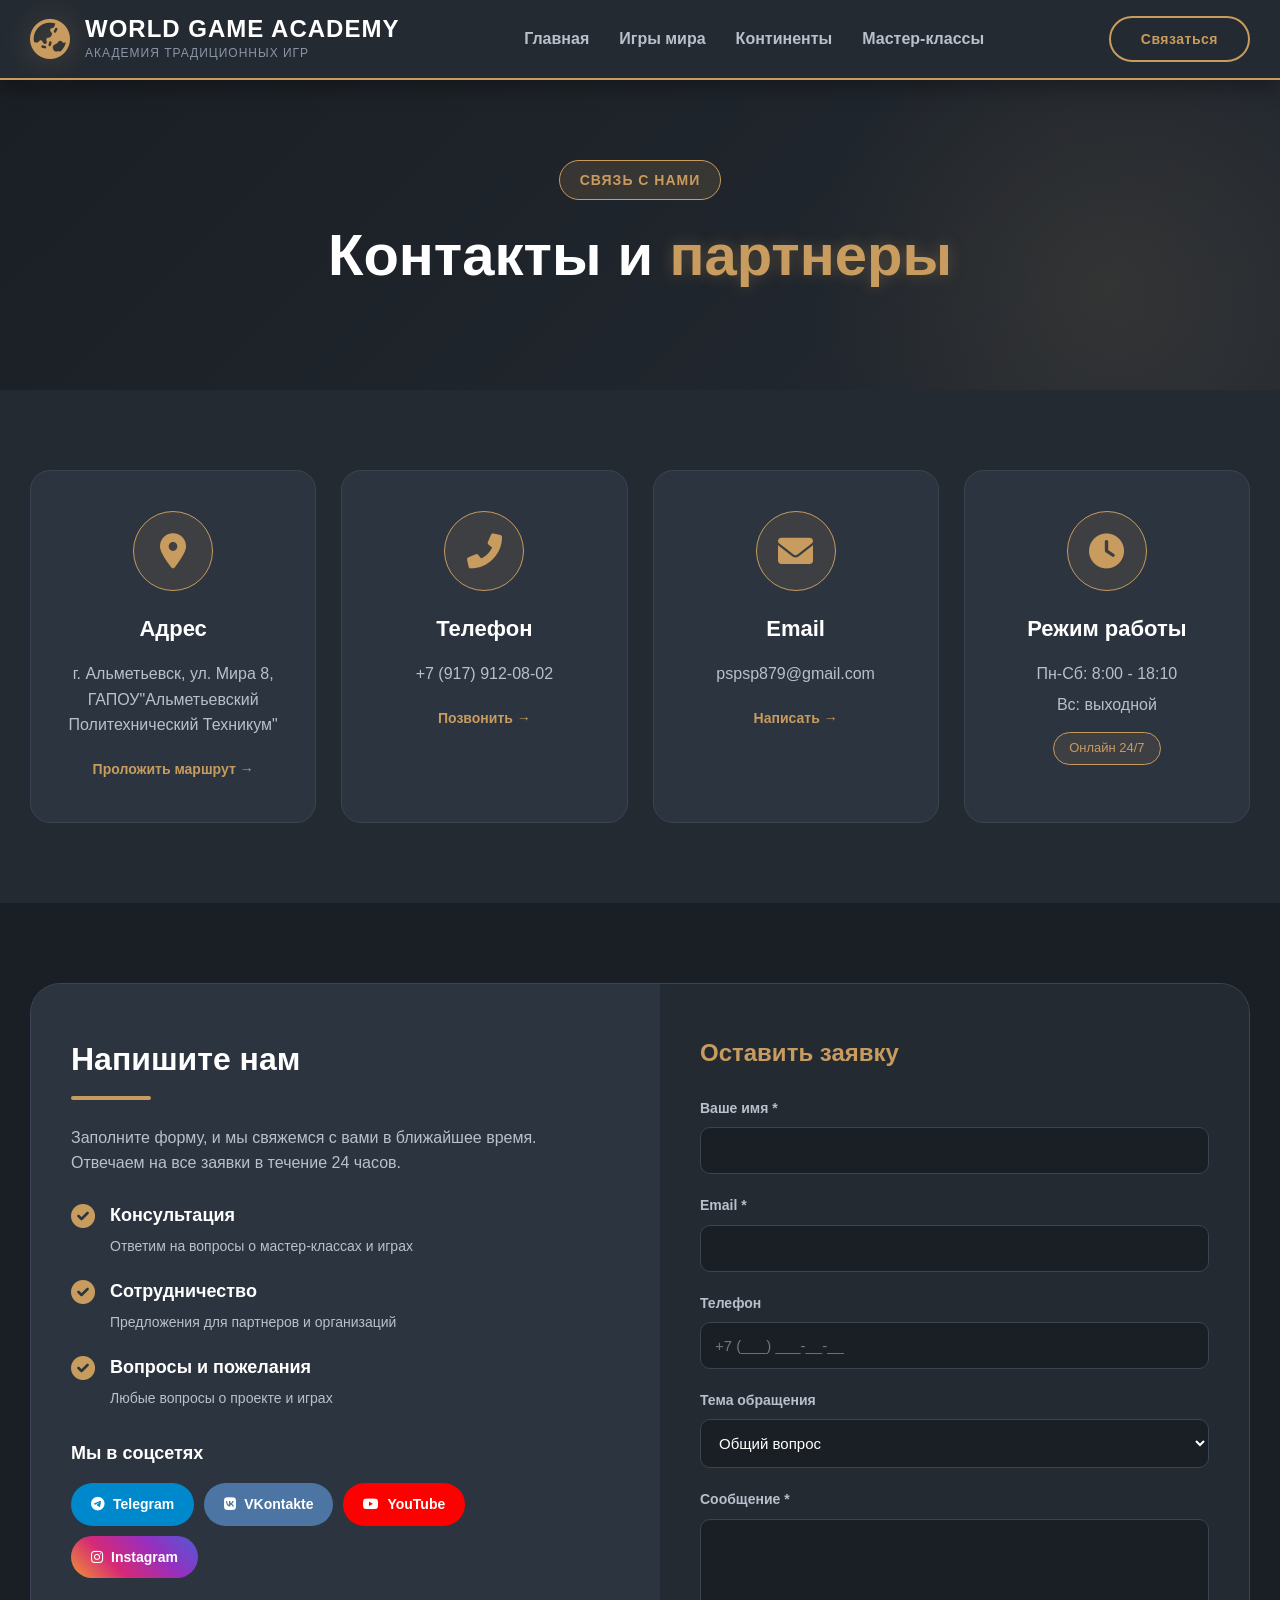
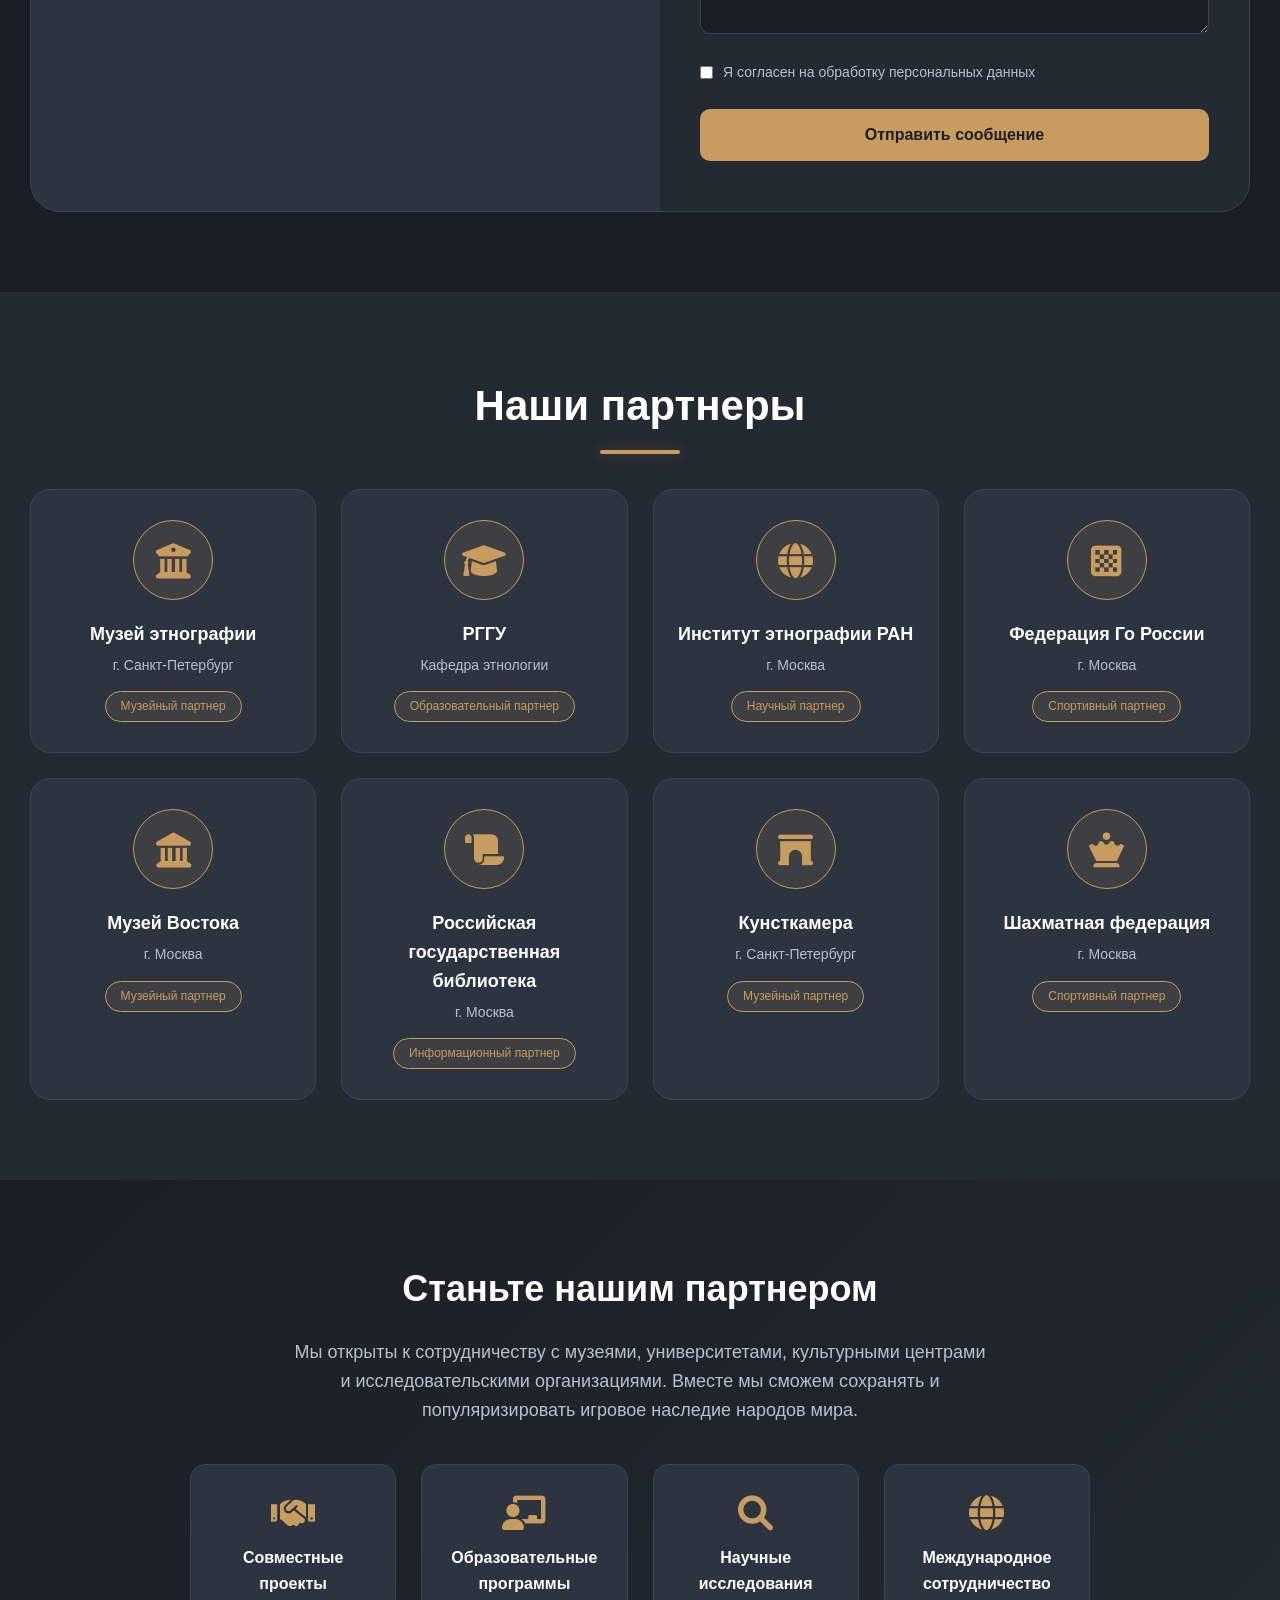
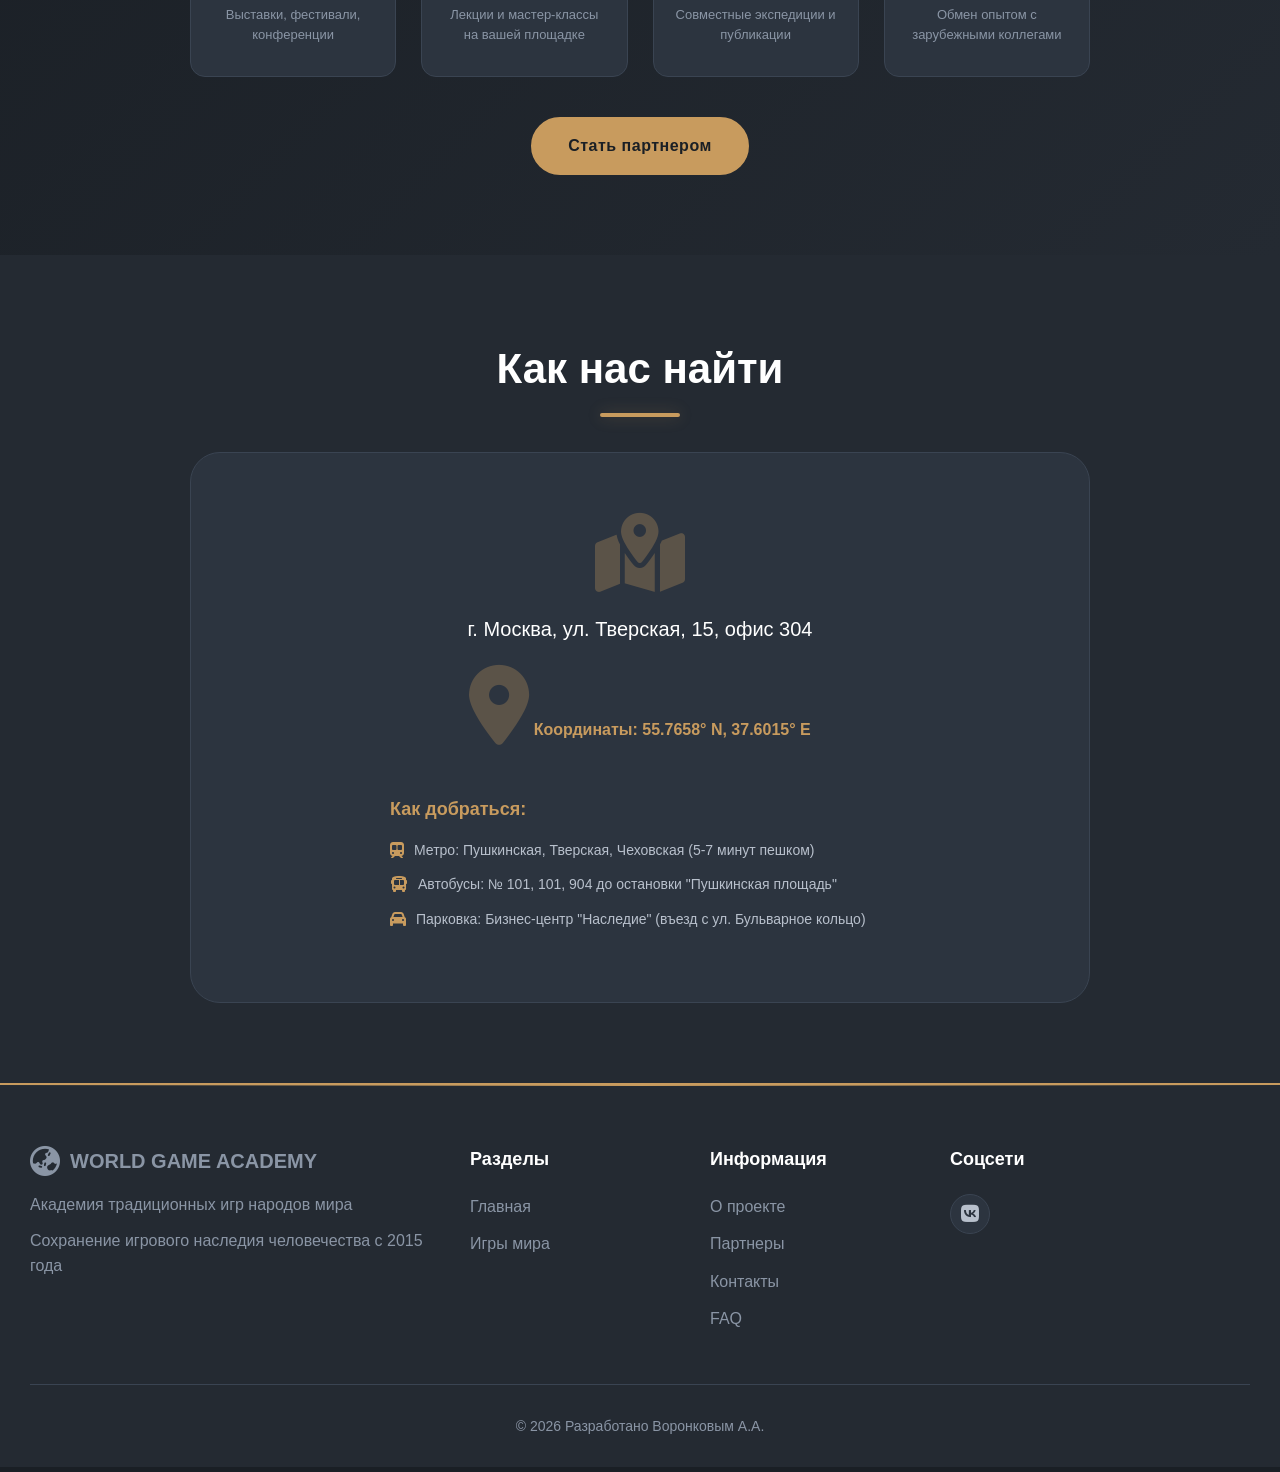
==== commit 6e4cadc1: "Update contacts.html" ====
--- a/contacts.html
+++ b/contacts.html
@@ -320,7 +320,7 @@
         </section>
     </main>
 
-    <footer id="footer">
+ <footer id="contact">
         <div class="container">
             <div class="footer-content">
                 <div class="footer-col">
@@ -328,45 +328,38 @@
                         <i class="fas fa-globe-asia"></i>
                         <span>WORLD GAME ACADEMY</span>
                     </a>
-                    <p>Академия традиционных игр народов мира. Сохраняем игровое наследие человечества с 2015 года.</p>
+                    <p>Академия традиционных игр народов мира</p>
+                    <p class="footer-address">Сохранение игрового наследия человечества с 2015 года</p>
                 </div>
                 <div class="footer-col">
                     <h4>Разделы</h4>
                     <ul>
+                        <li><a href="index.html">Главная</a></li>
                         <li><a href="games.html">Игры мира</a></li>
-                        <li><a href="continents.html">Континенты</a></li>
-                        <li><a href="workshops.html">Мастер-классы</a></li>
                     </ul>
                 </div>
                 <div class="footer-col">
                     <h4>Информация</h4>
                     <ul>
-                        <li><a href="#">О проекте</a></li>
-                        <li><a href="#">Партнеры</a></li>
-                        <li><a href="#">Вакансии</a></li>
-                        <li><a href="#">FAQ</a></li>
-                        <li><a href="#">Политика конфиденциальности</a></li>
+                        <li><a href="#about">О проекте</a></li>
+                        <li><a href="contacts.html">Партнеры</a></li>
+                        <li><a href="contacts.html">Контакты</a></li>
+                        <li><a href="#faq">FAQ</a></li>
                     </ul>
                 </div>
                 <div class="footer-col">
-                    <h4>Контакты</h4>
-                    <ul class="footer-contact">
-                        <li><i class="fas fa-phone"></i> +7 (495) 123-45-67</li>
-                        <li><i class="fas fa-envelope"></i> info@worldgameacademy.ru</li>
-                        <li><i class="fas fa-map-marker-alt"></i> Москва, ул. Тверская, 15</li>
-                    </ul>
+                    <h4>Соцсети</h4>
                     <div class="social-links">
-                        <a href="#"><i class="fab fa-telegram"></i></a>
-                        <a href="#"><i class="fab fa-vk"></i></a>
-                        <a href="#"><i class="fab fa-youtube"></i></a>
-                        <a href="#"><i class="fab fa-instagram"></i></a>
+                      
+                        <a href="https://vk.com/lanzque" target="_blank"><i class="fab fa-vk"></i></a>
+                      
                     </div>
                 </div>
             </div>
             <div class="footer-bottom">
-                <p>© 2025 World Game Academy. Все права защищены. 16+</p>
+                <p>© 2026 Разработано Воронковым А.А.</p>
             </div>
         </div>
-    </footer>
+     </footer>
 </body>
-</html>+</html>
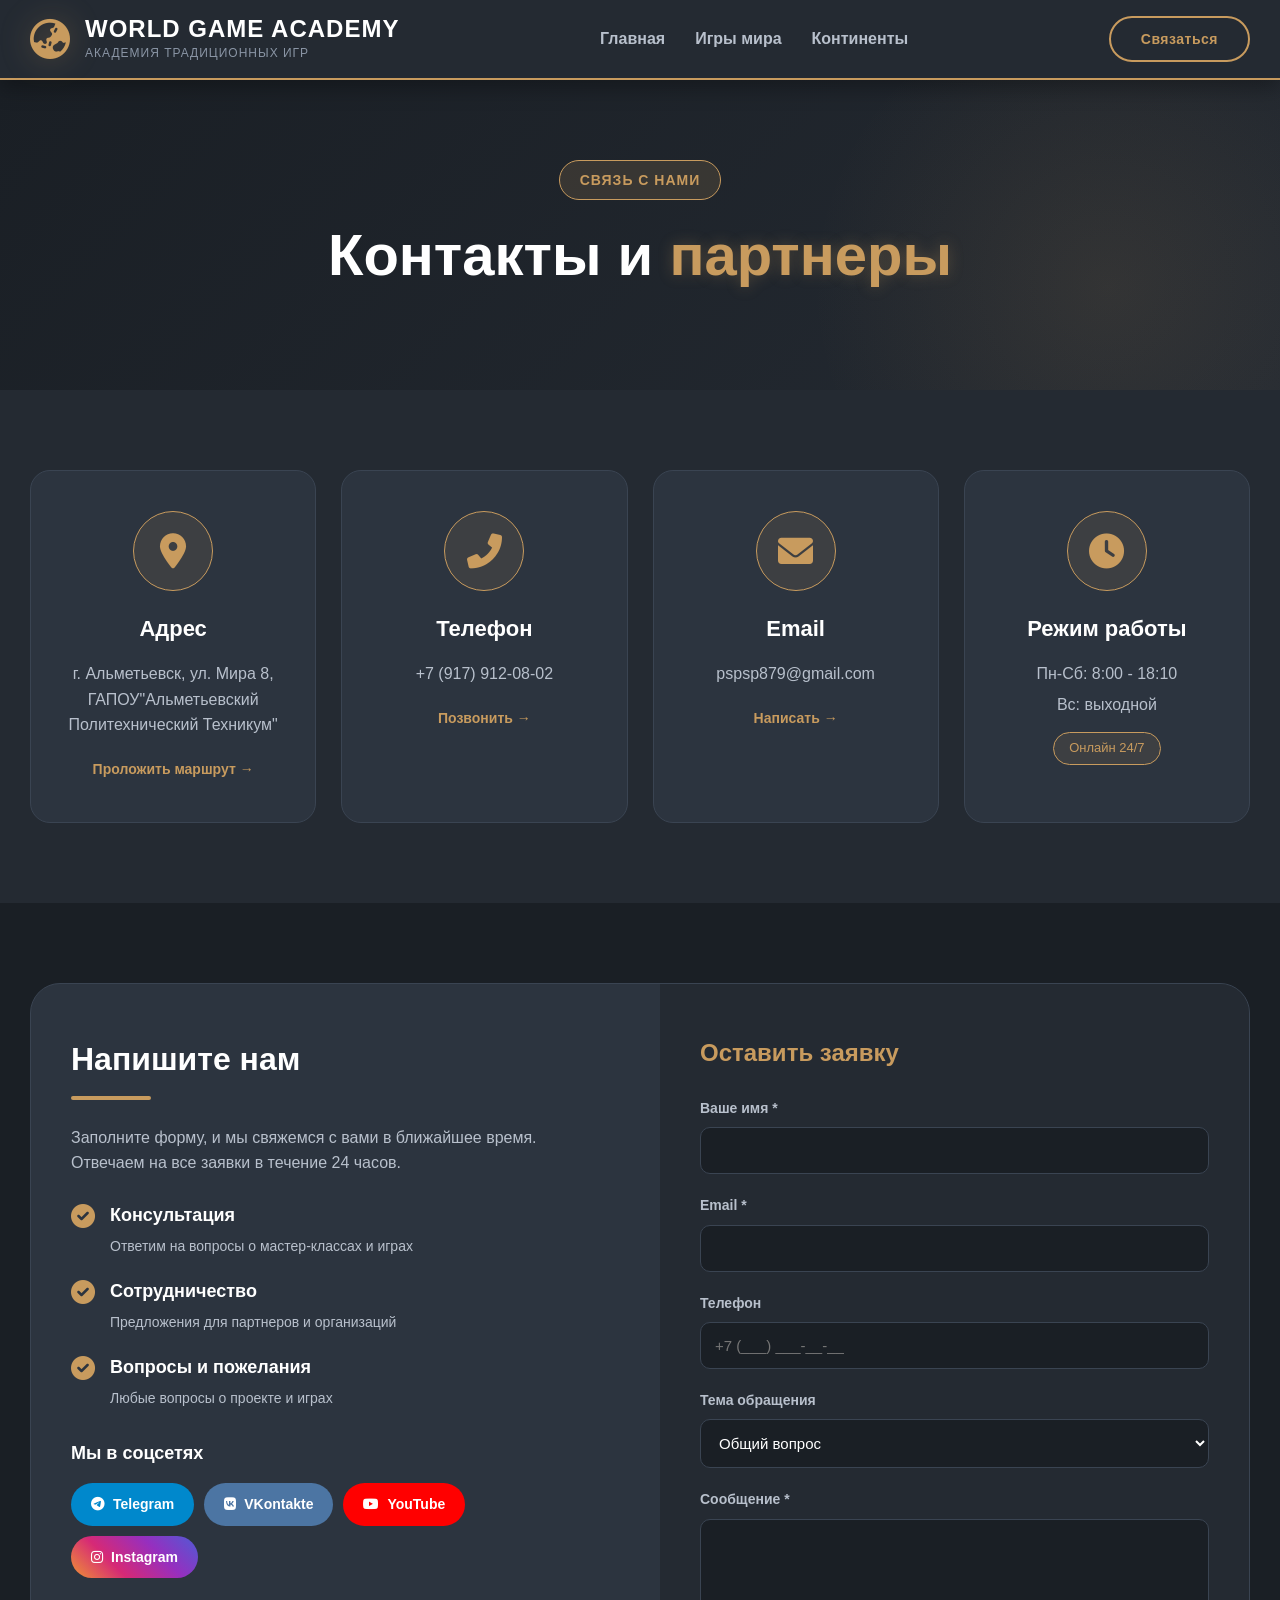
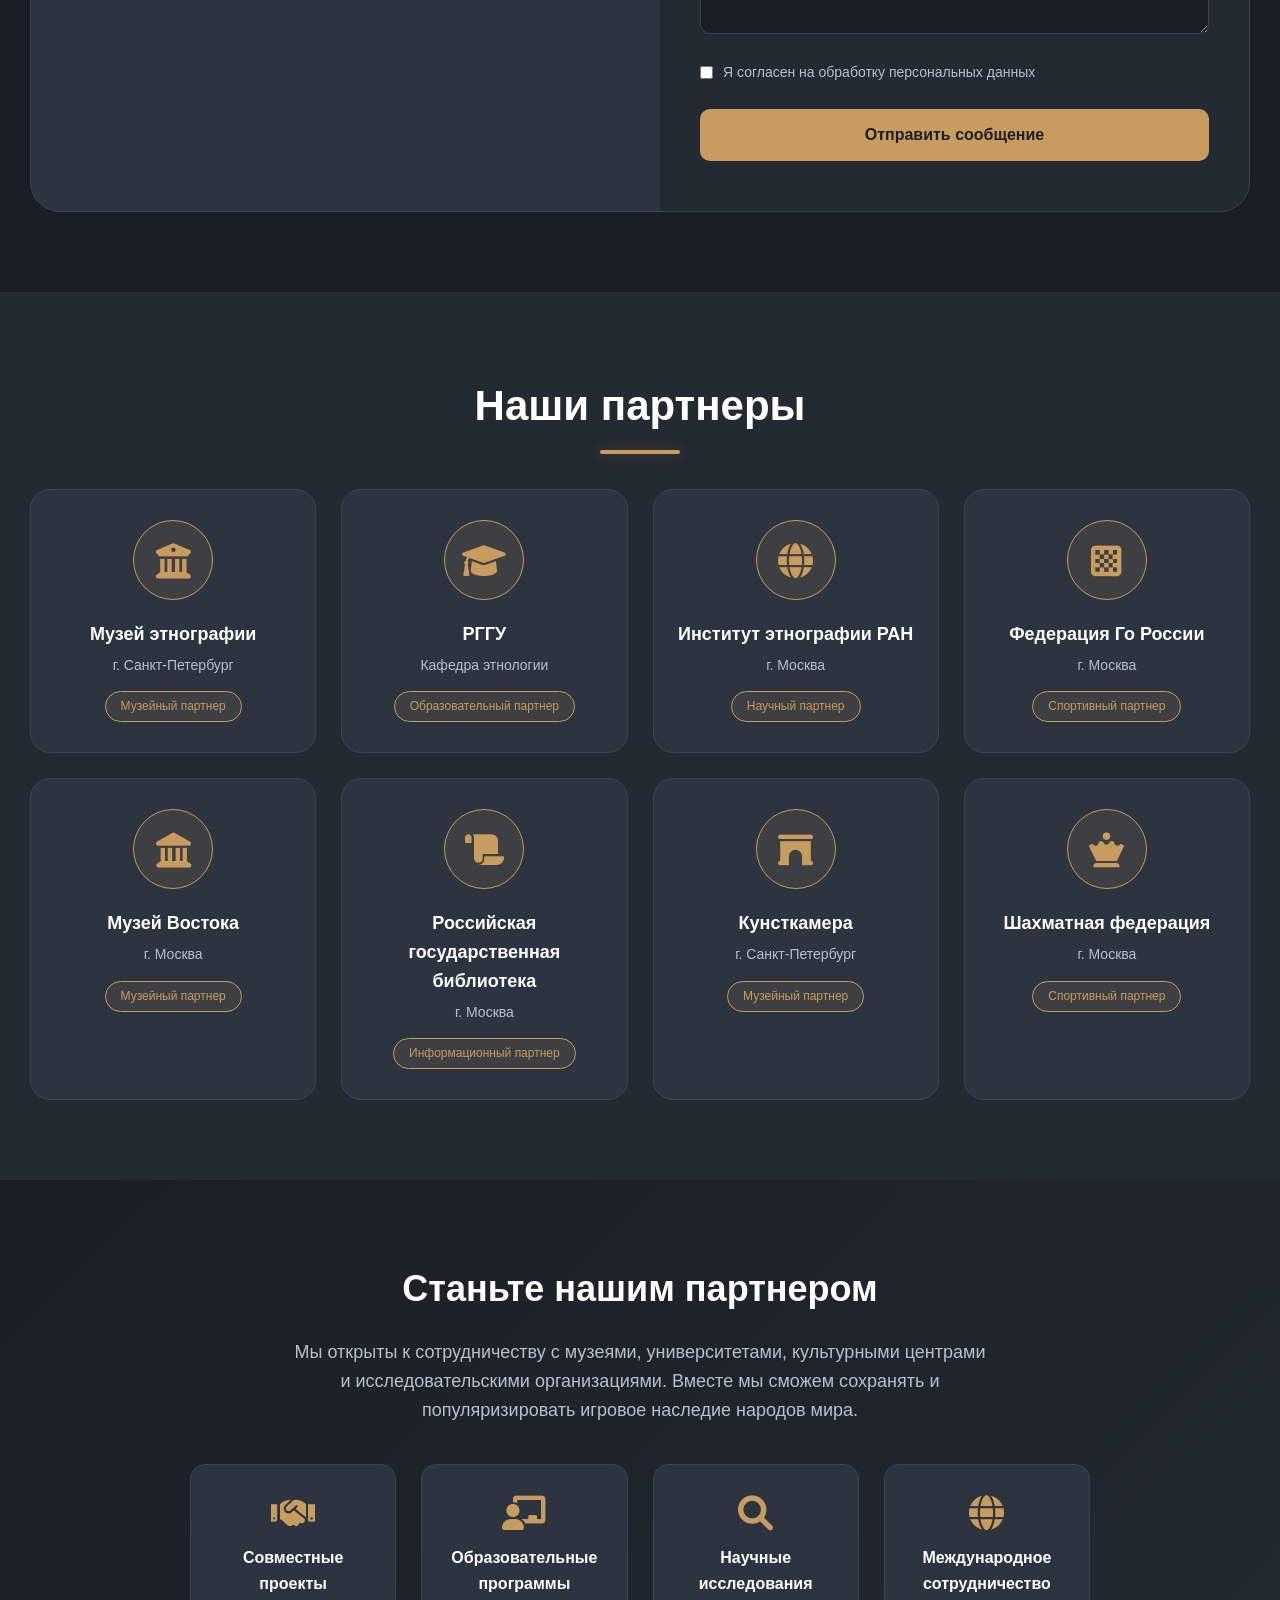
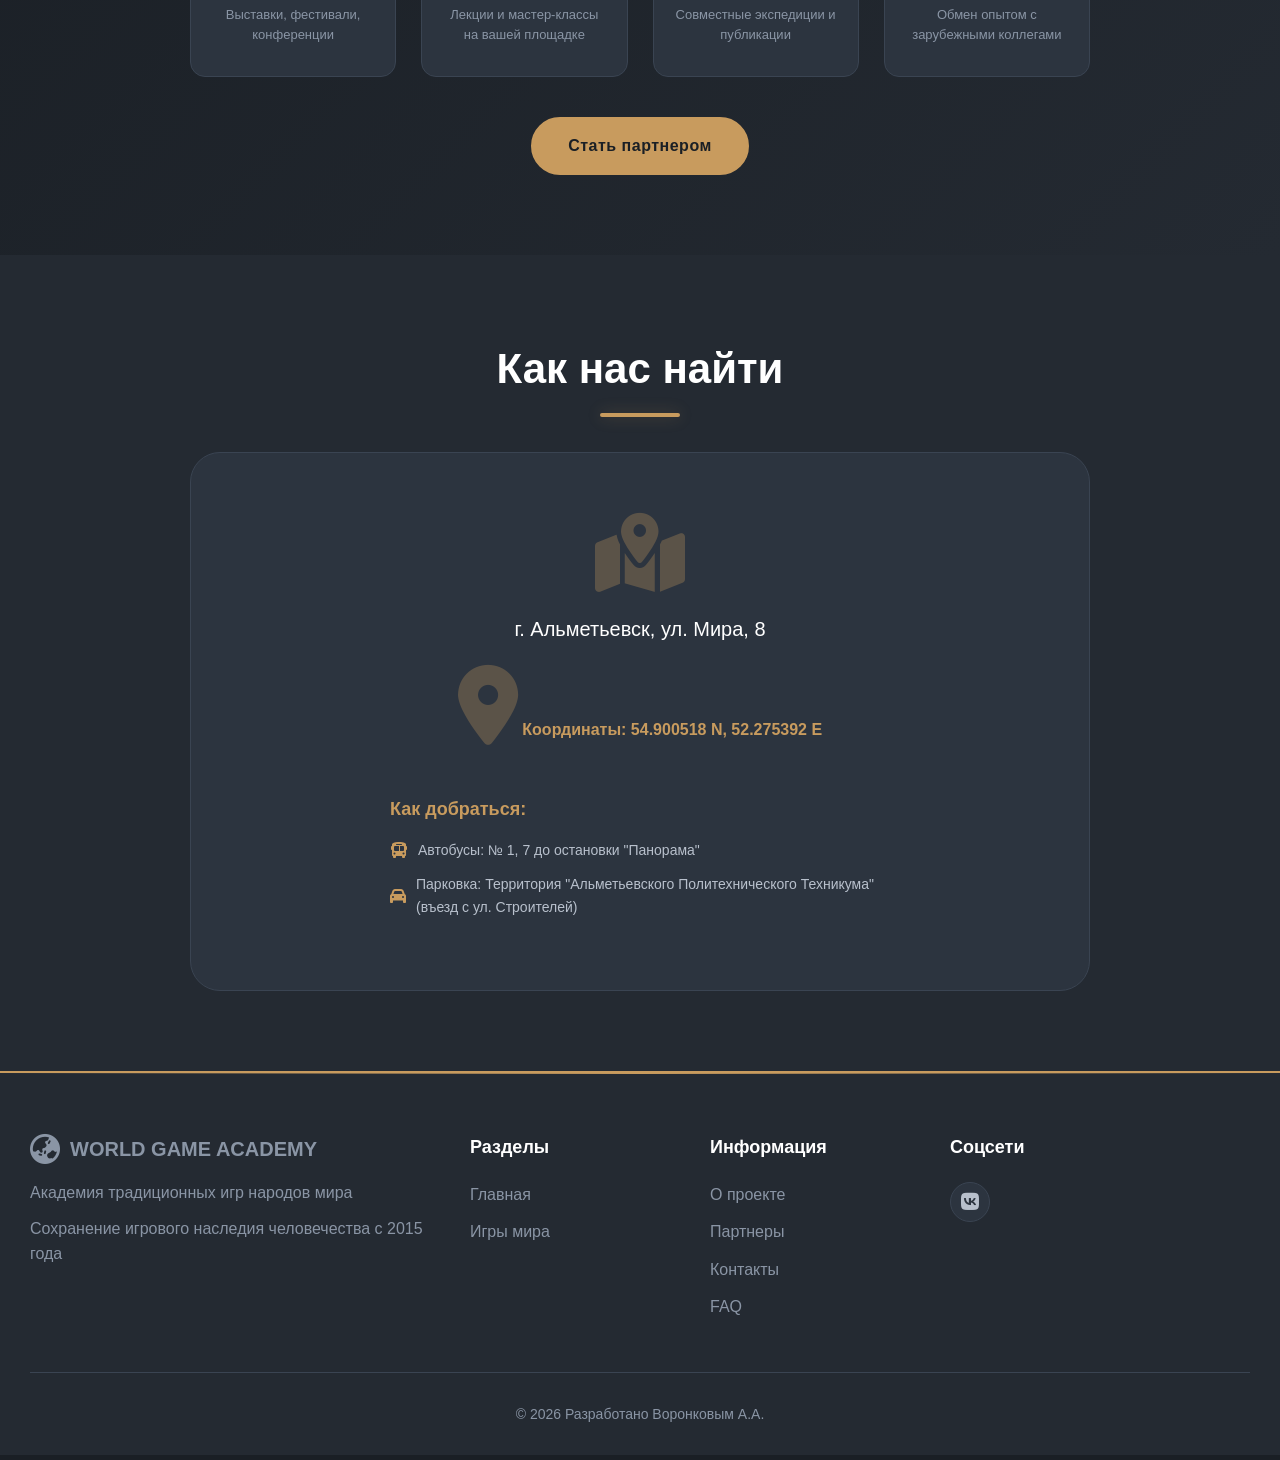
==== commit ff1dc7a3: "Update contacts.html" ====
--- a/contacts.html
+++ b/contacts.html
@@ -23,7 +23,6 @@
                         <li><a href="index.html">Главная</a></li>
                         <li><a href="games.html">Игры мира</a></li>
                         <li><a href="continents.html">Континенты</a></li>
-                        <li><a href="workshops.html">Мастер-классы</a></li>
                     </ul>
                 </nav>
                 <a href="#contact-form" class="btn-login">Связаться</a>
@@ -302,16 +301,15 @@
                 <div class="map-container">
                     <div class="map-placeholder">
                         <i class="fas fa-map-marked-alt"></i>
-                        <p>г. Москва, ул. Тверская, 15, офис 304</p>
+                        <p>г. Альметьевск, ул. Мира, 8</p>
                         <div class="map-coordinates">
-                            <span><i class="fas fa-location-dot"></i> Координаты: 55.7658° N, 37.6015° E</span>
+                            <span><i class="fas fa-location-dot"></i> Координаты: 54.900518 N, 52.275392 E</span>
                         </div>
                         <div class="transport-info">
                             <h4>Как добраться:</h4>
                             <ul>
-                                <li><i class="fas fa-subway"></i> Метро: Пушкинская, Тверская, Чеховская (5-7 минут пешком)</li>
-                                <li><i class="fas fa-bus"></i> Автобусы: № 101, 101, 904 до остановки "Пушкинская площадь"</li>
-                                <li><i class="fas fa-car"></i> Парковка: Бизнес-центр "Наследие" (въезд с ул. Бульварное кольцо)</li>
+                                <li><i class="fas fa-bus"></i> Автобусы: № 1, 7 до остановки "Панорама"</li>
+                                <li><i class="fas fa-car"></i> Парковка: Территория "Альметьевского Политехнического Техникума" (въезд с ул. Строителей)</li>
                             </ul>
                         </div>
                     </div>
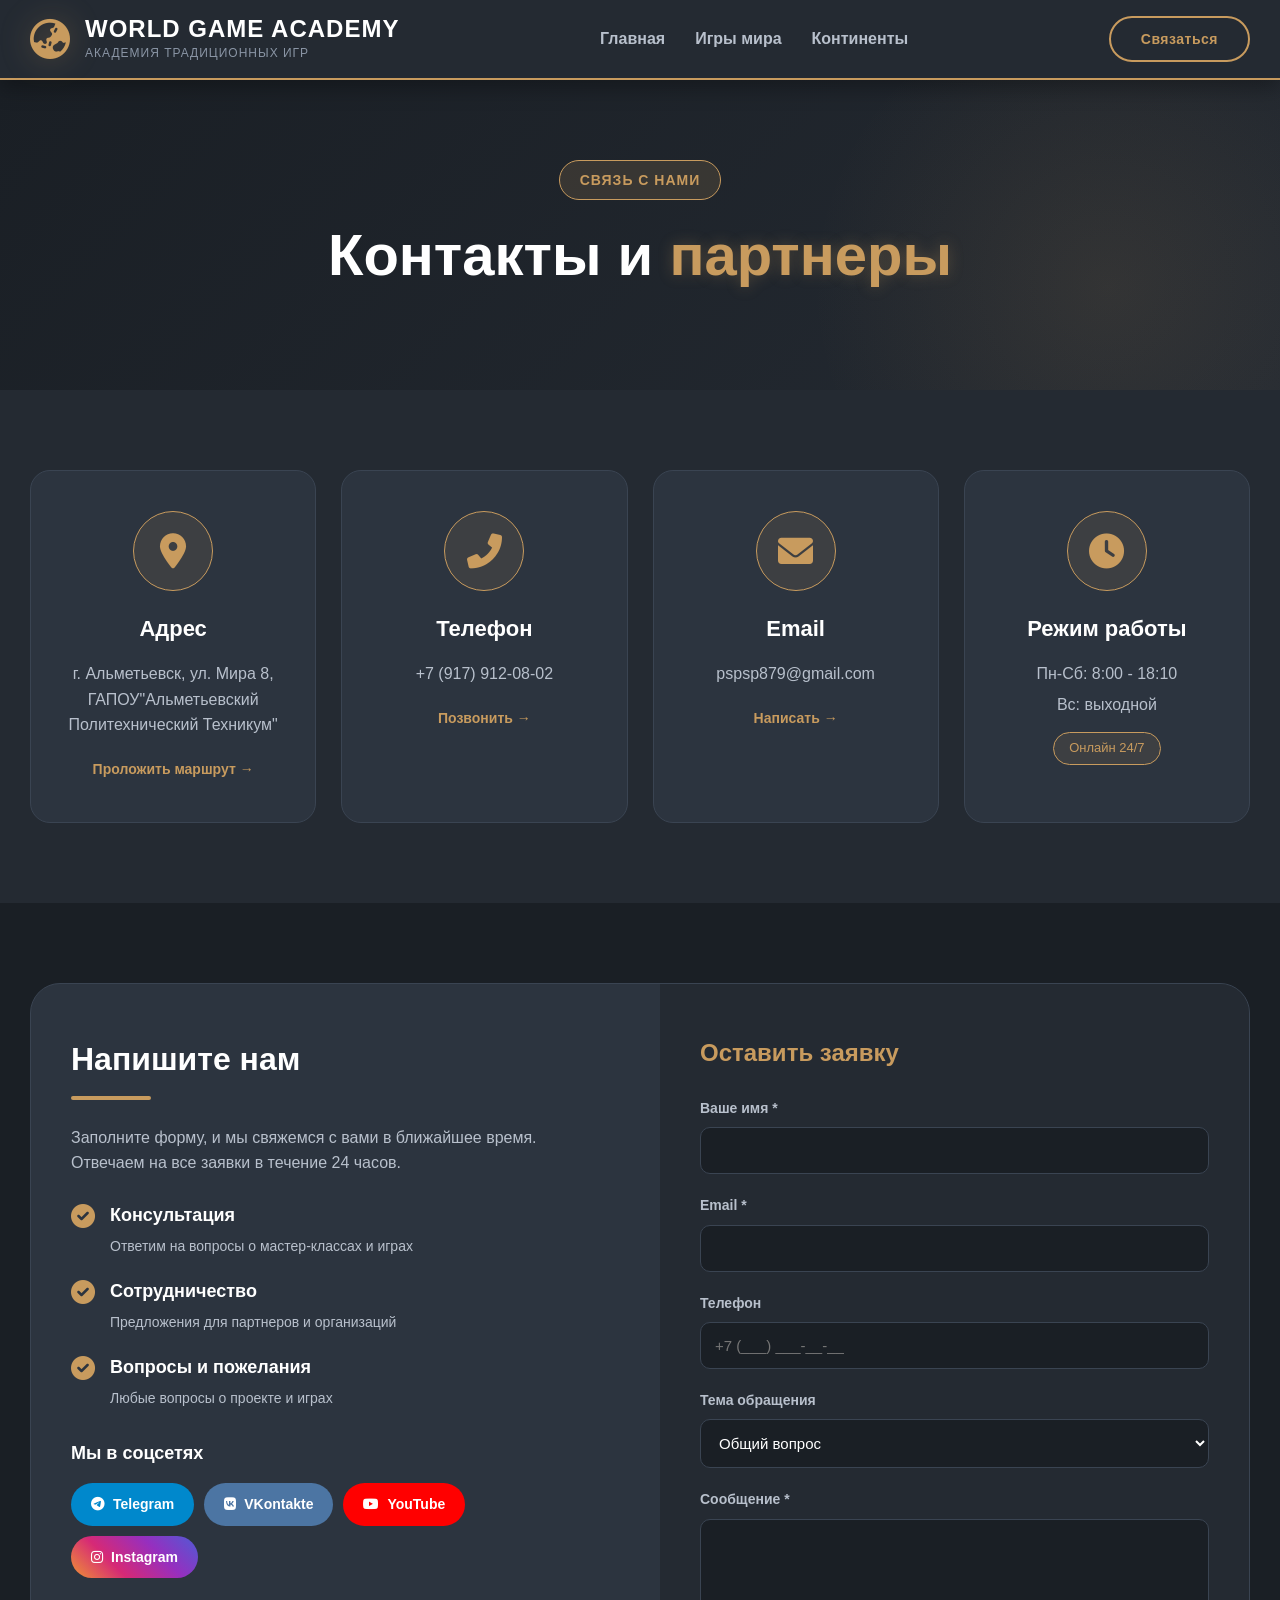
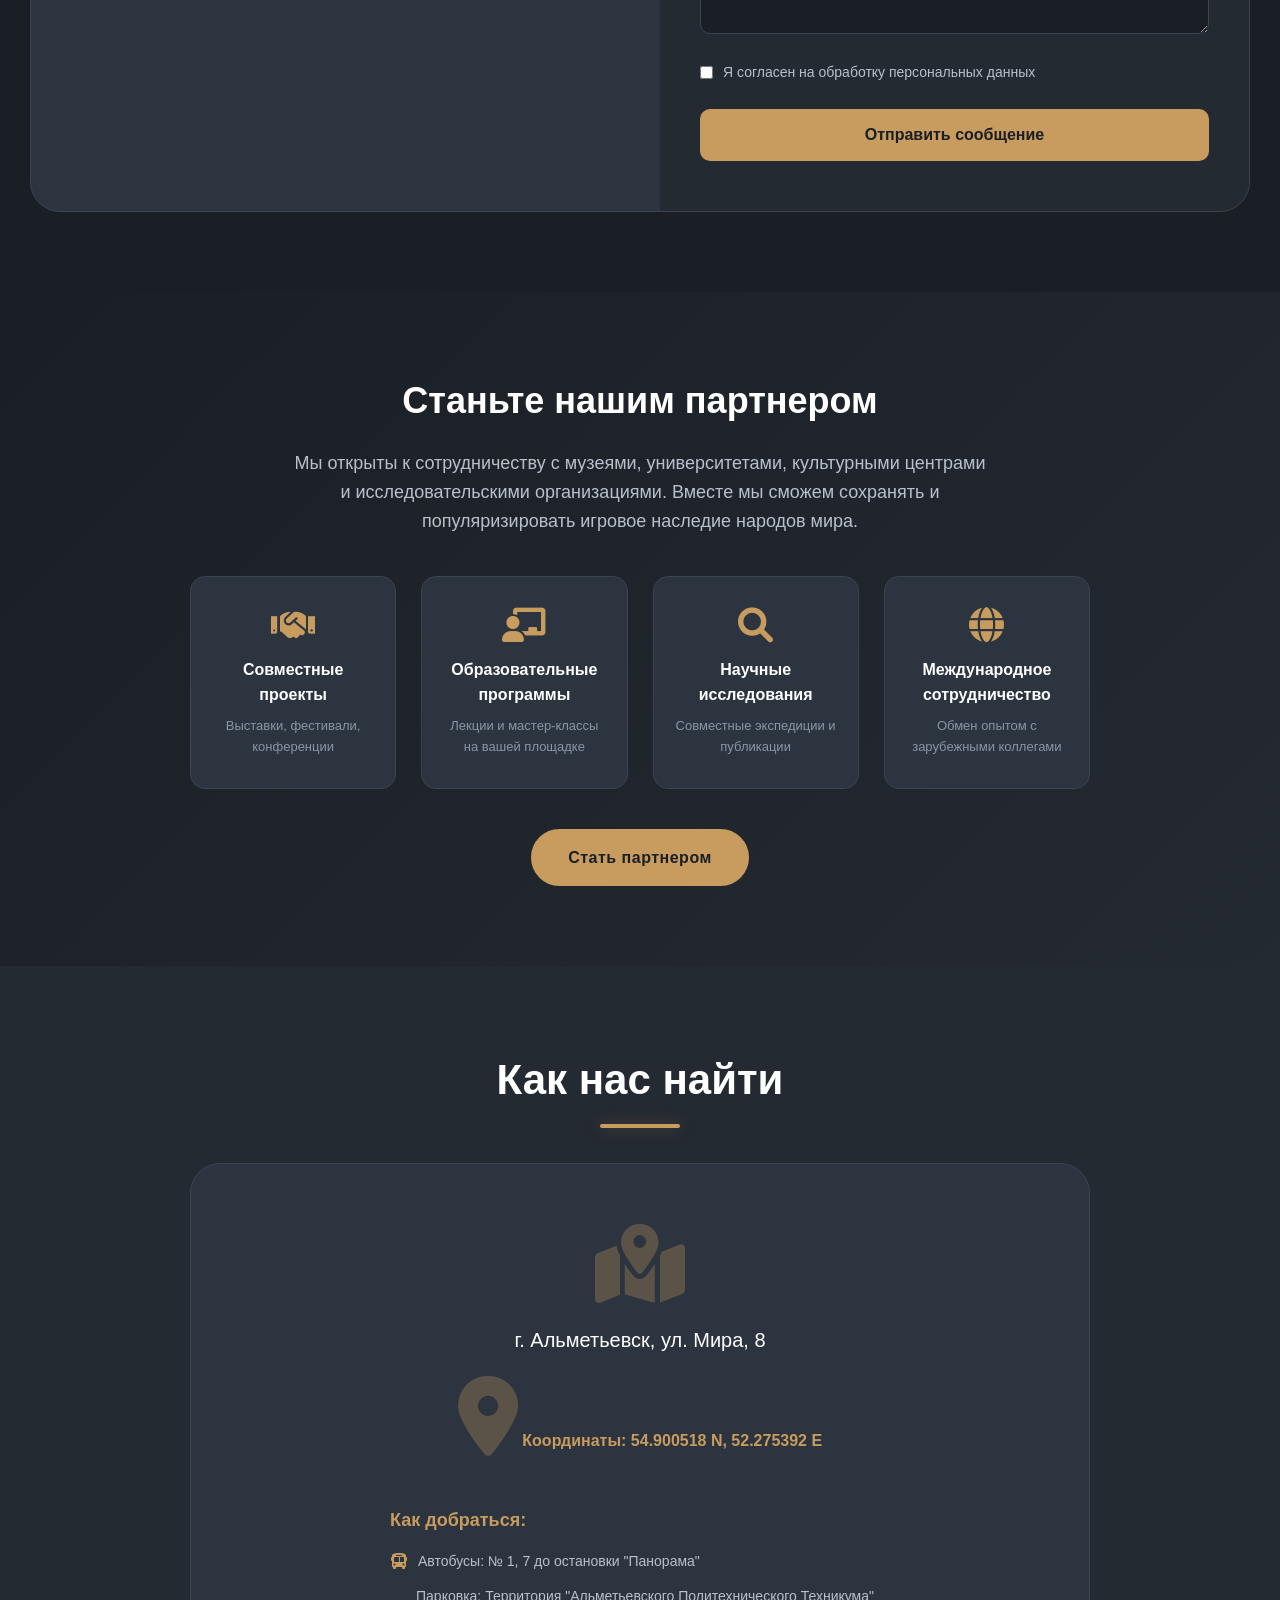
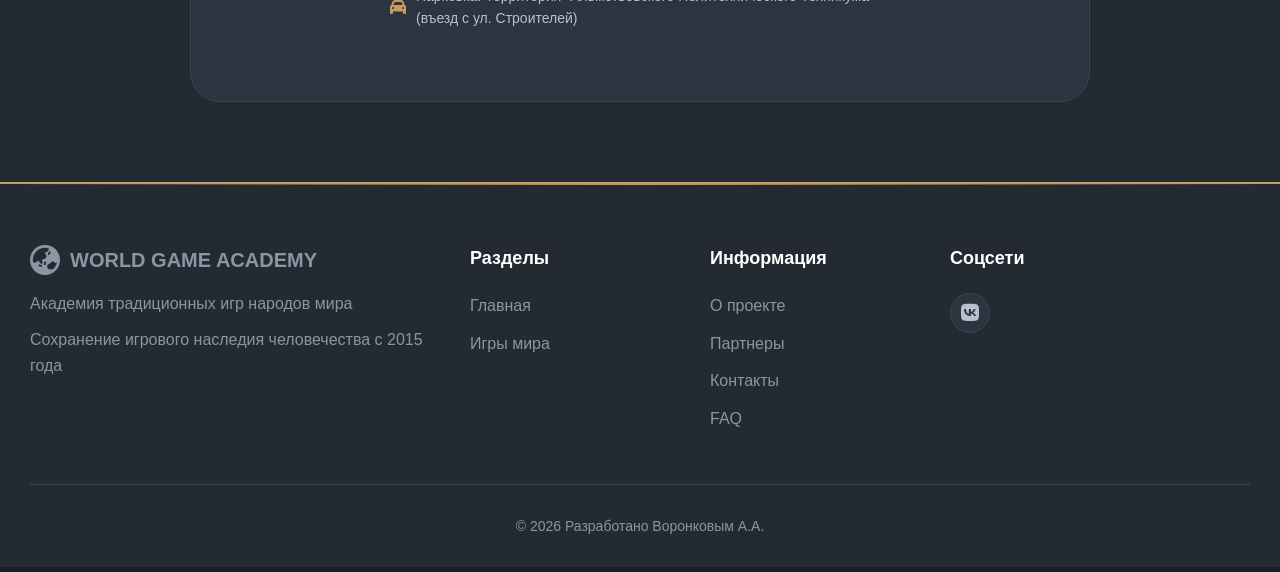
==== commit 8ac82003: "Update contacts.html" ====
--- a/contacts.html
+++ b/contacts.html
@@ -175,87 +175,7 @@
             </div>
         </section>
 
-        <!-- Партнеры -->
-        <section class="partners-section">
-            <div class="container">
-                <h2 class="section-title">Наши партнеры</h2>
-                
-                <div class="partners-grid">
-                    <div class="partner-card">
-                        <div class="partner-logo">
-                            <i class="fas fa-university"></i>
-                        </div>
-                        <h3>Музей этнографии</h3>
-                        <p>г. Санкт-Петербург</p>
-                        <span class="partner-type">Музейный партнер</span>
-                    </div>
-
-                    <div class="partner-card">
-                        <div class="partner-logo">
-                            <i class="fas fa-graduation-cap"></i>
-                        </div>
-                        <h3>РГГУ</h3>
-                        <p>Кафедра этнологии</p>
-                        <span class="partner-type">Образовательный партнер</span>
-                    </div>
-
-                    <div class="partner-card">
-                        <div class="partner-logo">
-                            <i class="fas fa-globe"></i>
-                        </div>
-                        <h3>Институт этнографии РАН</h3>
-                        <p>г. Москва</p>
-                        <span class="partner-type">Научный партнер</span>
-                    </div>
-
-                    <div class="partner-card">
-                        <div class="partner-logo">
-                            <i class="fas fa-chess-board"></i>
-                        </div>
-                        <h3>Федерация Го России</h3>
-                        <p>г. Москва</p>
-                        <span class="partner-type">Спортивный партнер</span>
-                    </div>
-
-                    <div class="partner-card">
-                        <div class="partner-logo">
-                            <i class="fas fa-landmark"></i>
-                        </div>
-                        <h3>Музей Востока</h3>
-                        <p>г. Москва</p>
-                        <span class="partner-type">Музейный партнер</span>
-                    </div>
-
-                    <div class="partner-card">
-                        <div class="partner-logo">
-                            <i class="fas fa-scroll"></i>
-                        </div>
-                        <h3>Российская государственная библиотека</h3>
-                        <p>г. Москва</p>
-                        <span class="partner-type">Информационный партнер</span>
-                    </div>
-
-                    <div class="partner-card">
-                        <div class="partner-logo">
-                            <i class="fas fa-archway"></i>
-                        </div>
-                        <h3>Кунсткамера</h3>
-                        <p>г. Санкт-Петербург</p>
-                        <span class="partner-type">Музейный партнер</span>
-                    </div>
-
-                    <div class="partner-card">
-                        <div class="partner-logo">
-                            <i class="fas fa-chess-queen"></i>
-                        </div>
-                        <h3>Шахматная федерация</h3>
-                        <p>г. Москва</p>
-                        <span class="partner-type">Спортивный партнер</span>
-                    </div>
-                </div>
-            </div>
-        </section>
-
+        
         <!-- Стать партнером -->
         <section class="become-partner-section">
             <div class="container">
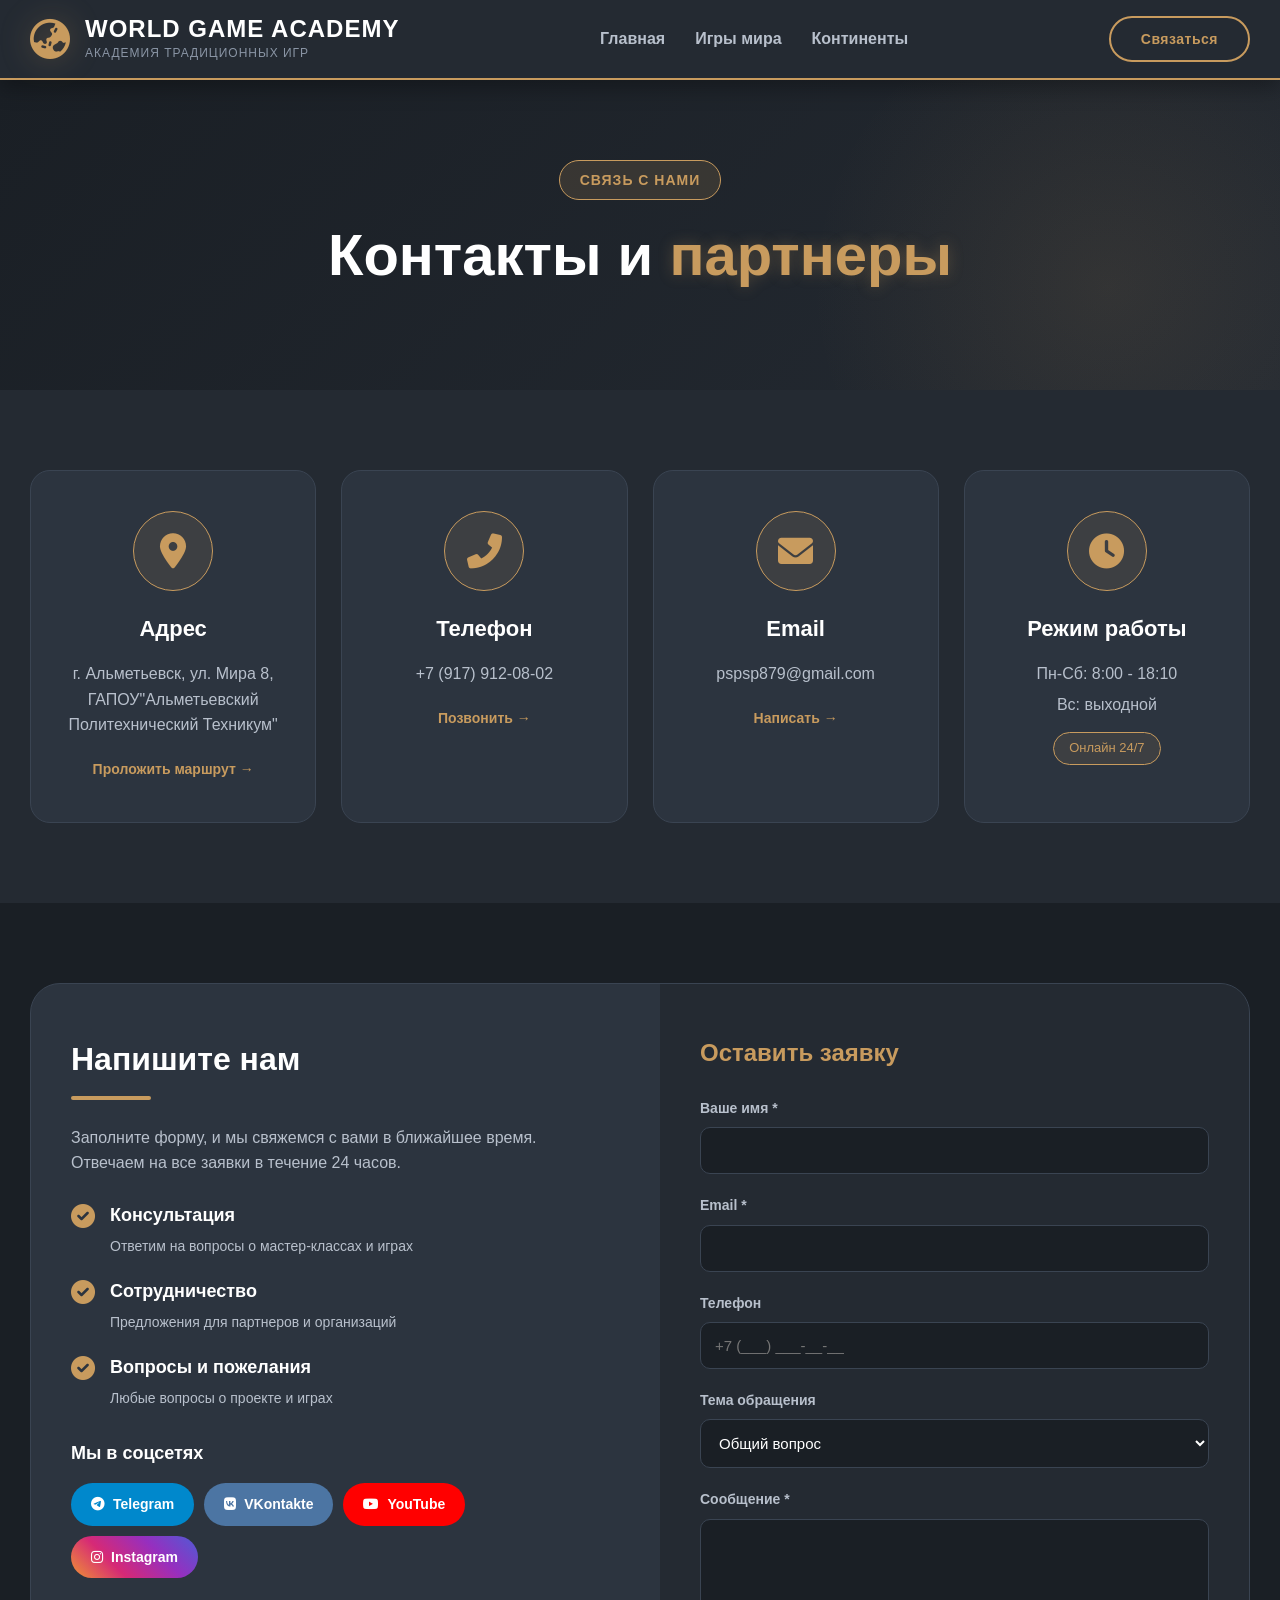
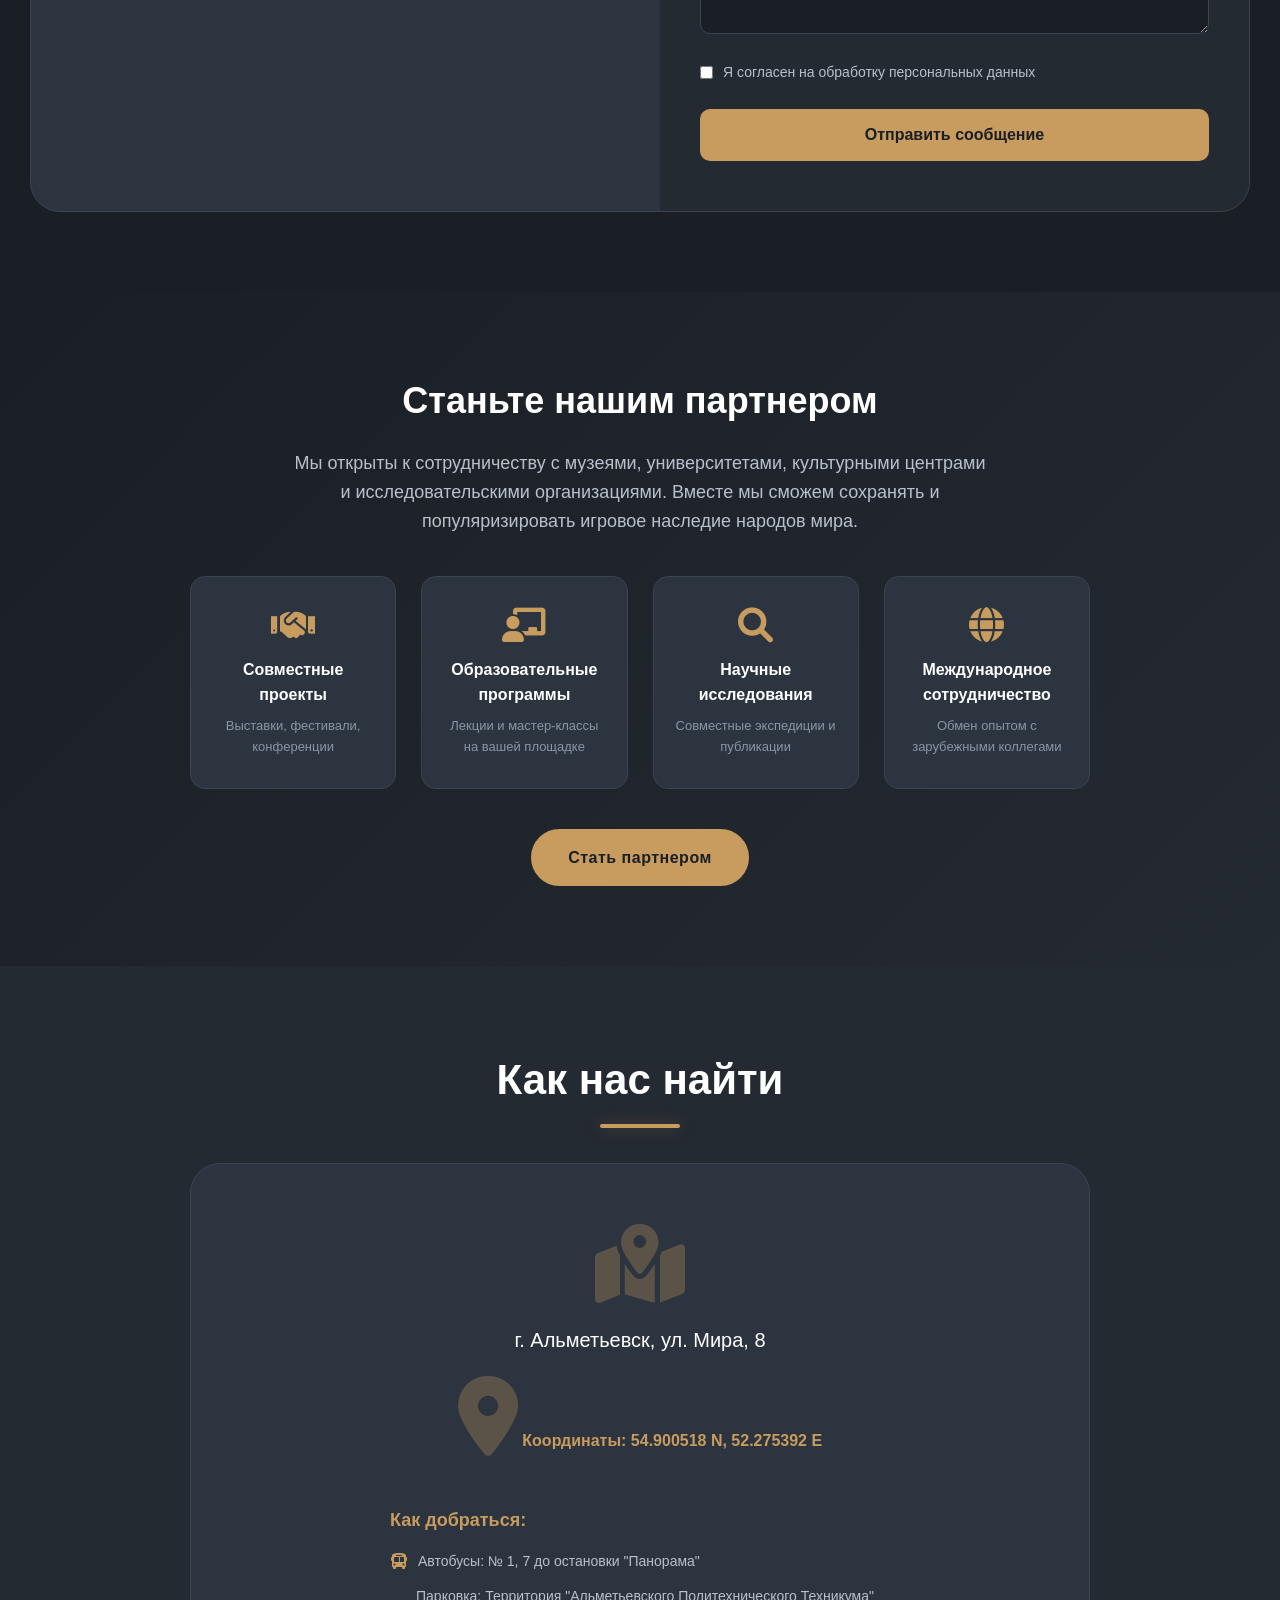
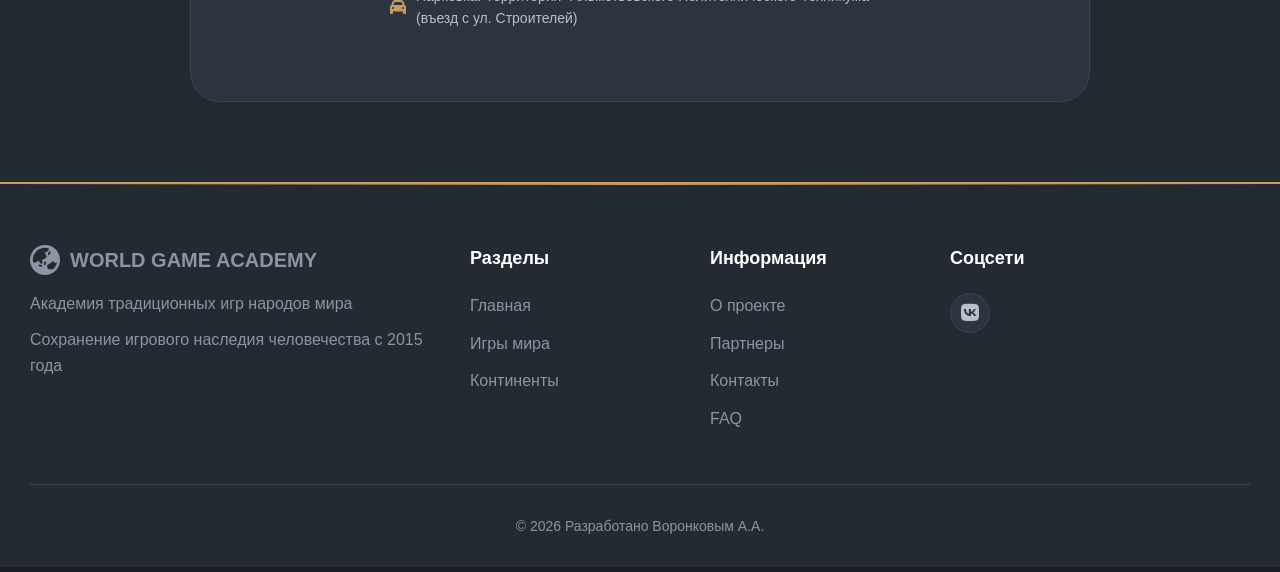
==== commit 41afb8ec: "Update contacts.html" ====
--- a/contacts.html
+++ b/contacts.html
@@ -254,6 +254,7 @@
                     <ul>
                         <li><a href="index.html">Главная</a></li>
                         <li><a href="games.html">Игры мира</a></li>
+                        <li><a href="continents.html">Континенты</a></li>
                     </ul>
                 </div>
                 <div class="footer-col">
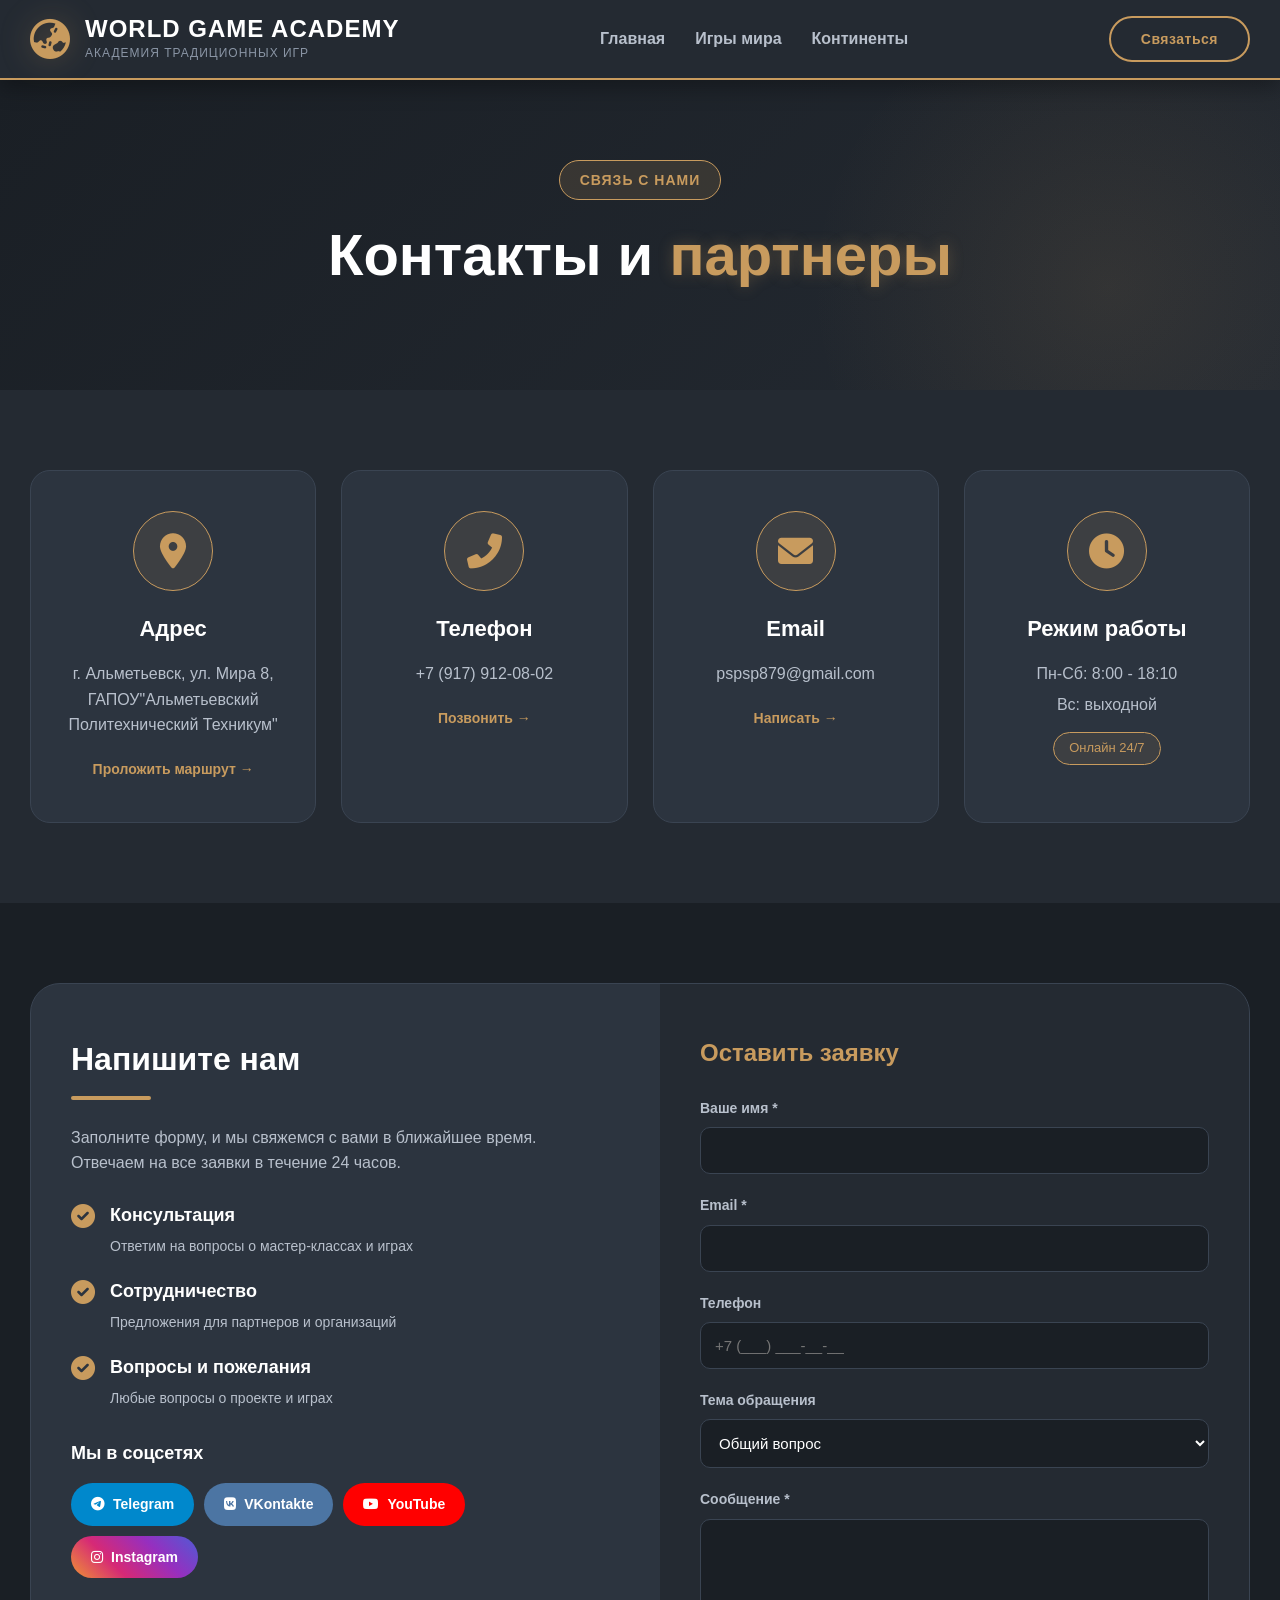
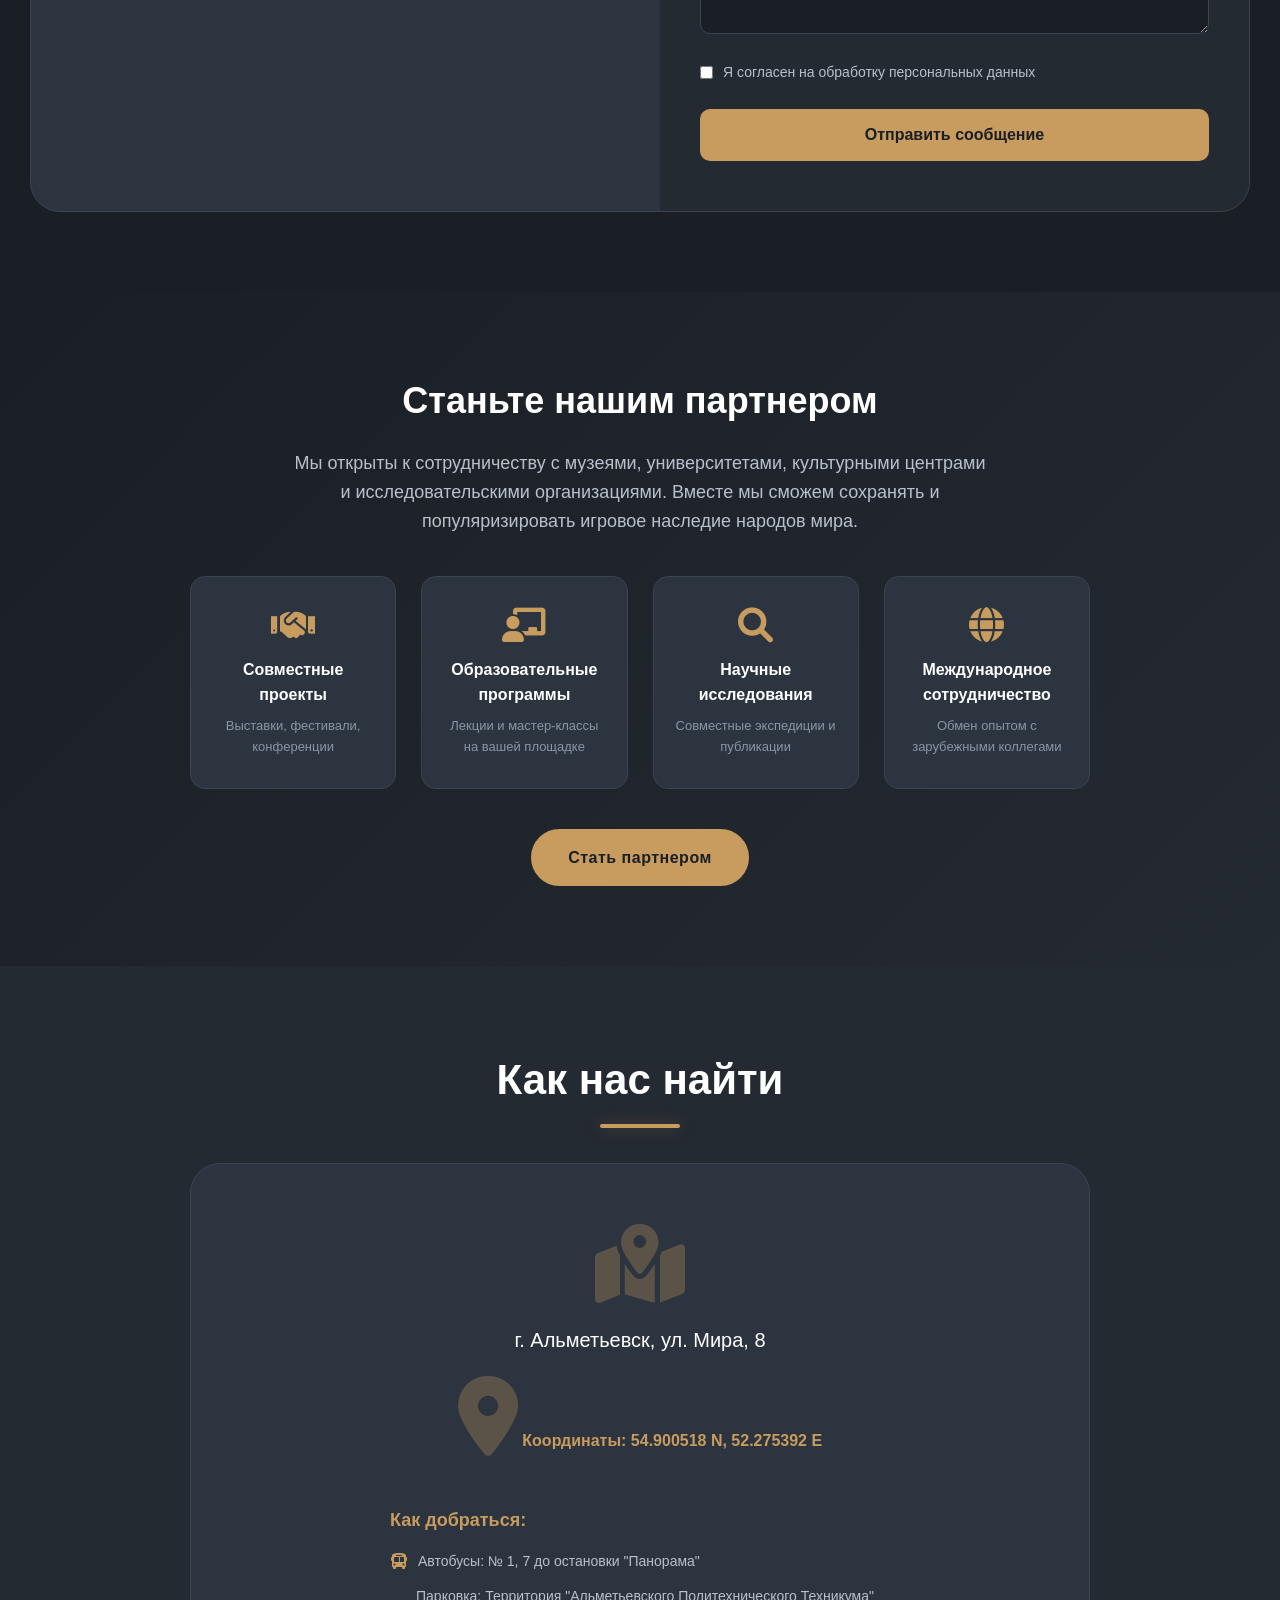
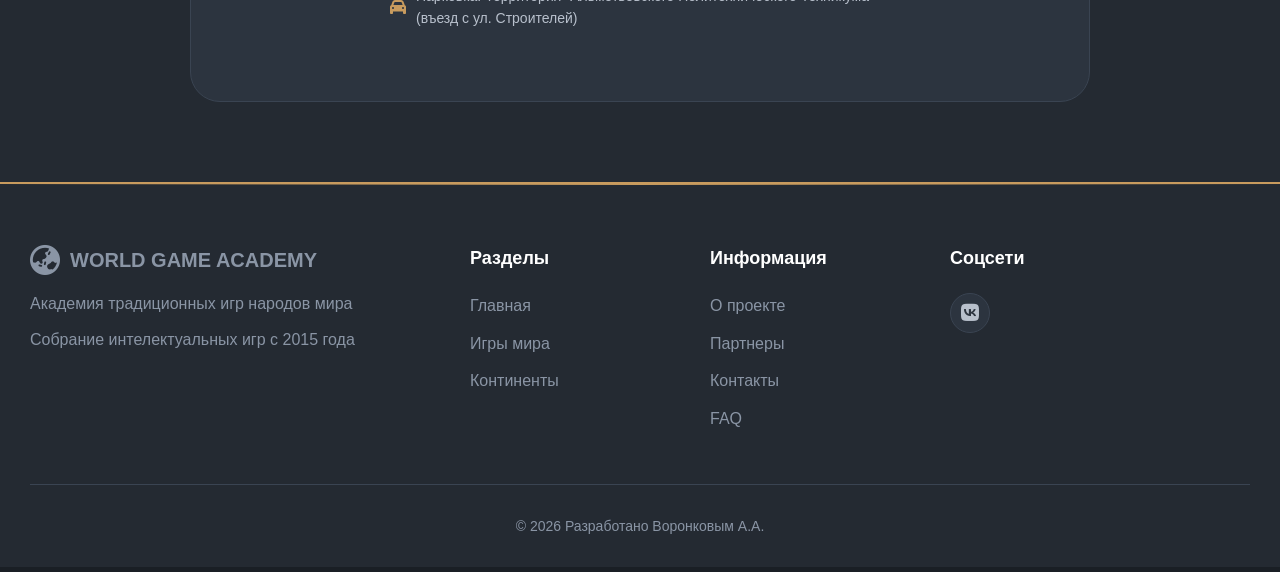
==== commit 41d597d0: "Update contacts.html" ====
--- a/contacts.html
+++ b/contacts.html
@@ -247,7 +247,7 @@
                         <span>WORLD GAME ACADEMY</span>
                     </a>
                     <p>Академия традиционных игр народов мира</p>
-                    <p class="footer-address">Сохранение игрового наследия человечества с 2015 года</p>
+                    <p class="footer-address">Собрание интелектуальных игр с 2015 года</p>
                 </div>
                 <div class="footer-col">
                     <h4>Разделы</h4>
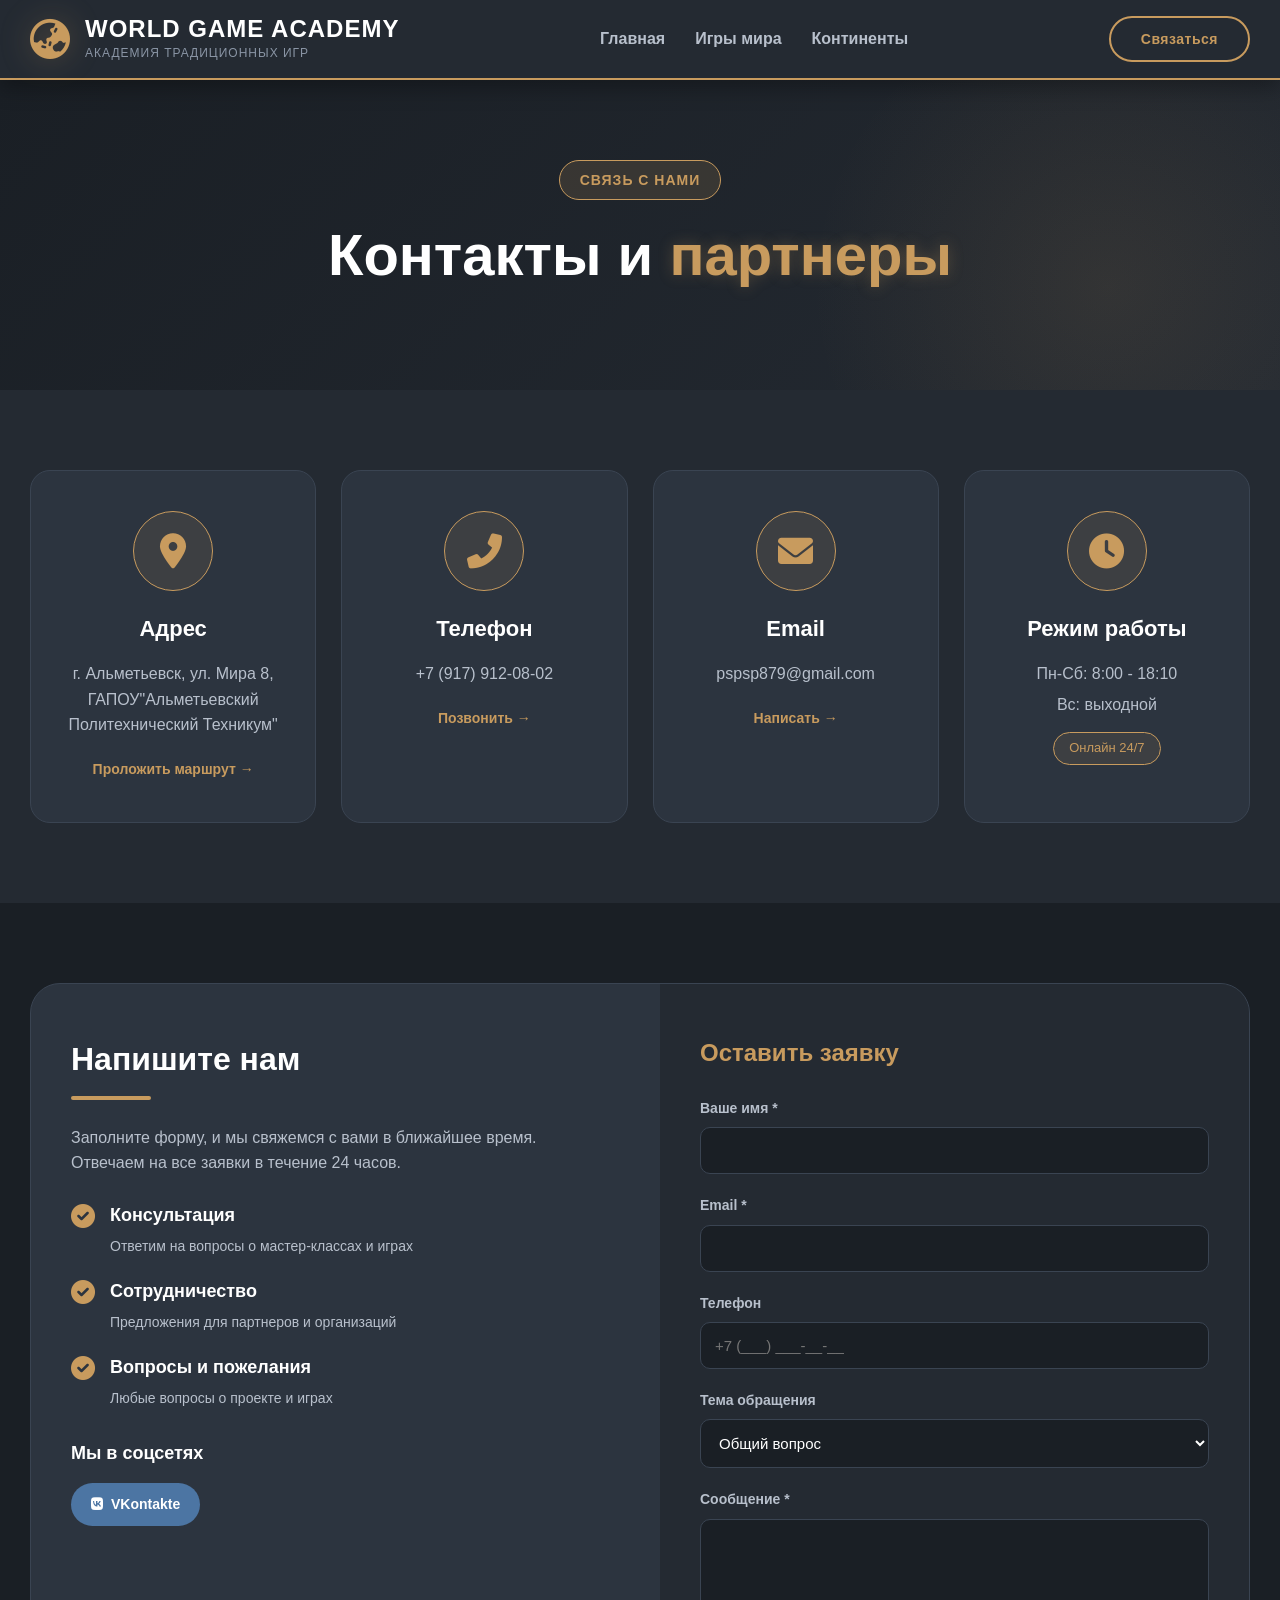
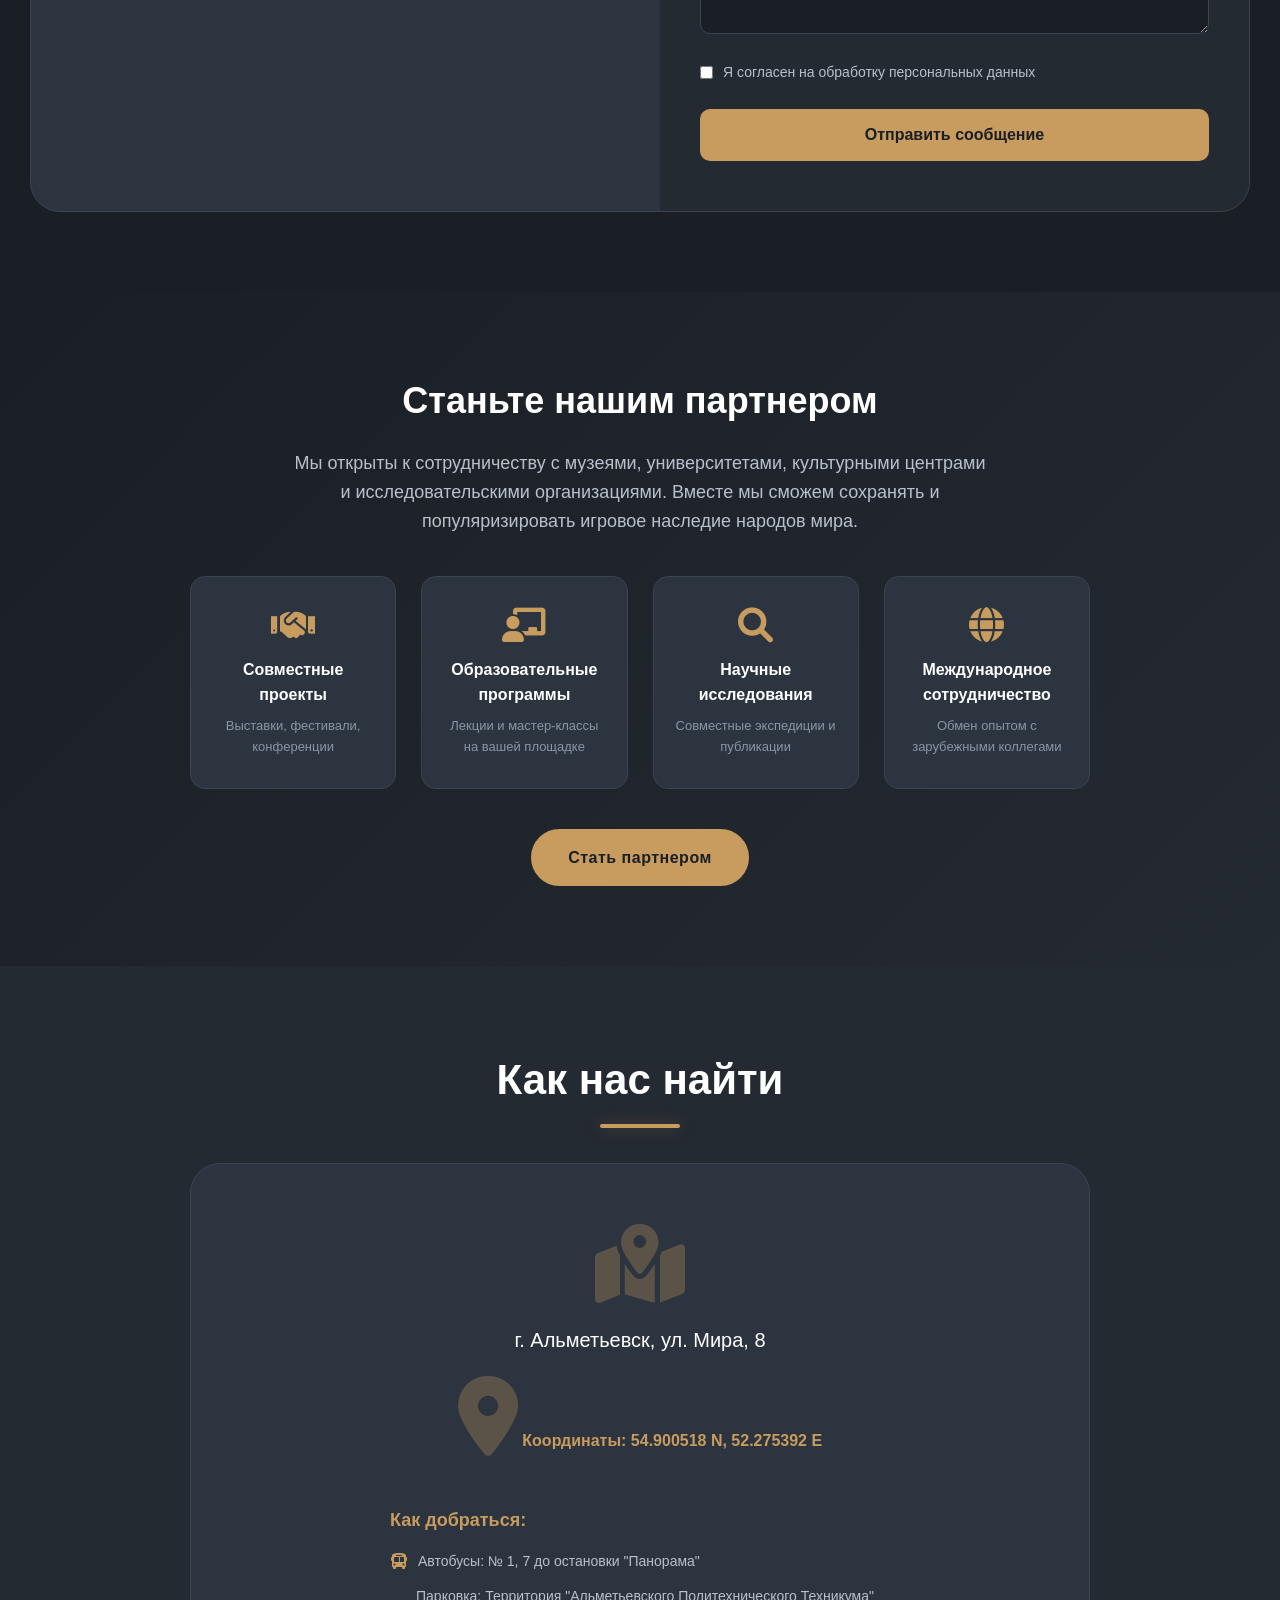
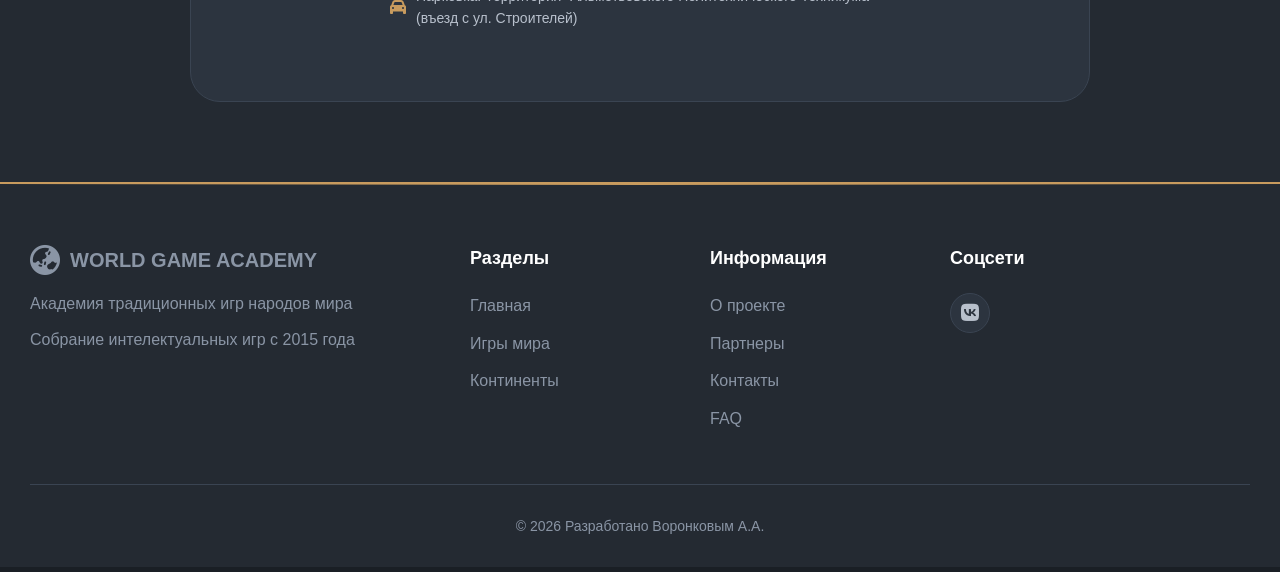
==== commit e55b1200: "Update contacts.html" ====
--- a/contacts.html
+++ b/contacts.html
@@ -120,10 +120,7 @@
                         <div class="social-contacts">
                             <h4>Мы в соцсетях</h4>
                             <div class="social-buttons">
-                                <a href="#" class="social-button telegram"><i class="fab fa-telegram"></i> Telegram</a>
-                                <a href="#" class="social-button vk"><i class="fab fa-vk"></i> VKontakte</a>
-                                <a href="#" class="social-button youtube"><i class="fab fa-youtube"></i> YouTube</a>
-                                <a href="#" class="social-button instagram"><i class="fab fa-instagram"></i> Instagram</a>
+                                <a href="https://vk.com/lanzque" class="social-button vk"><i class="fab fa-vk"></i> VKontakte</a>
                             </div>
                         </div>
                     </div>
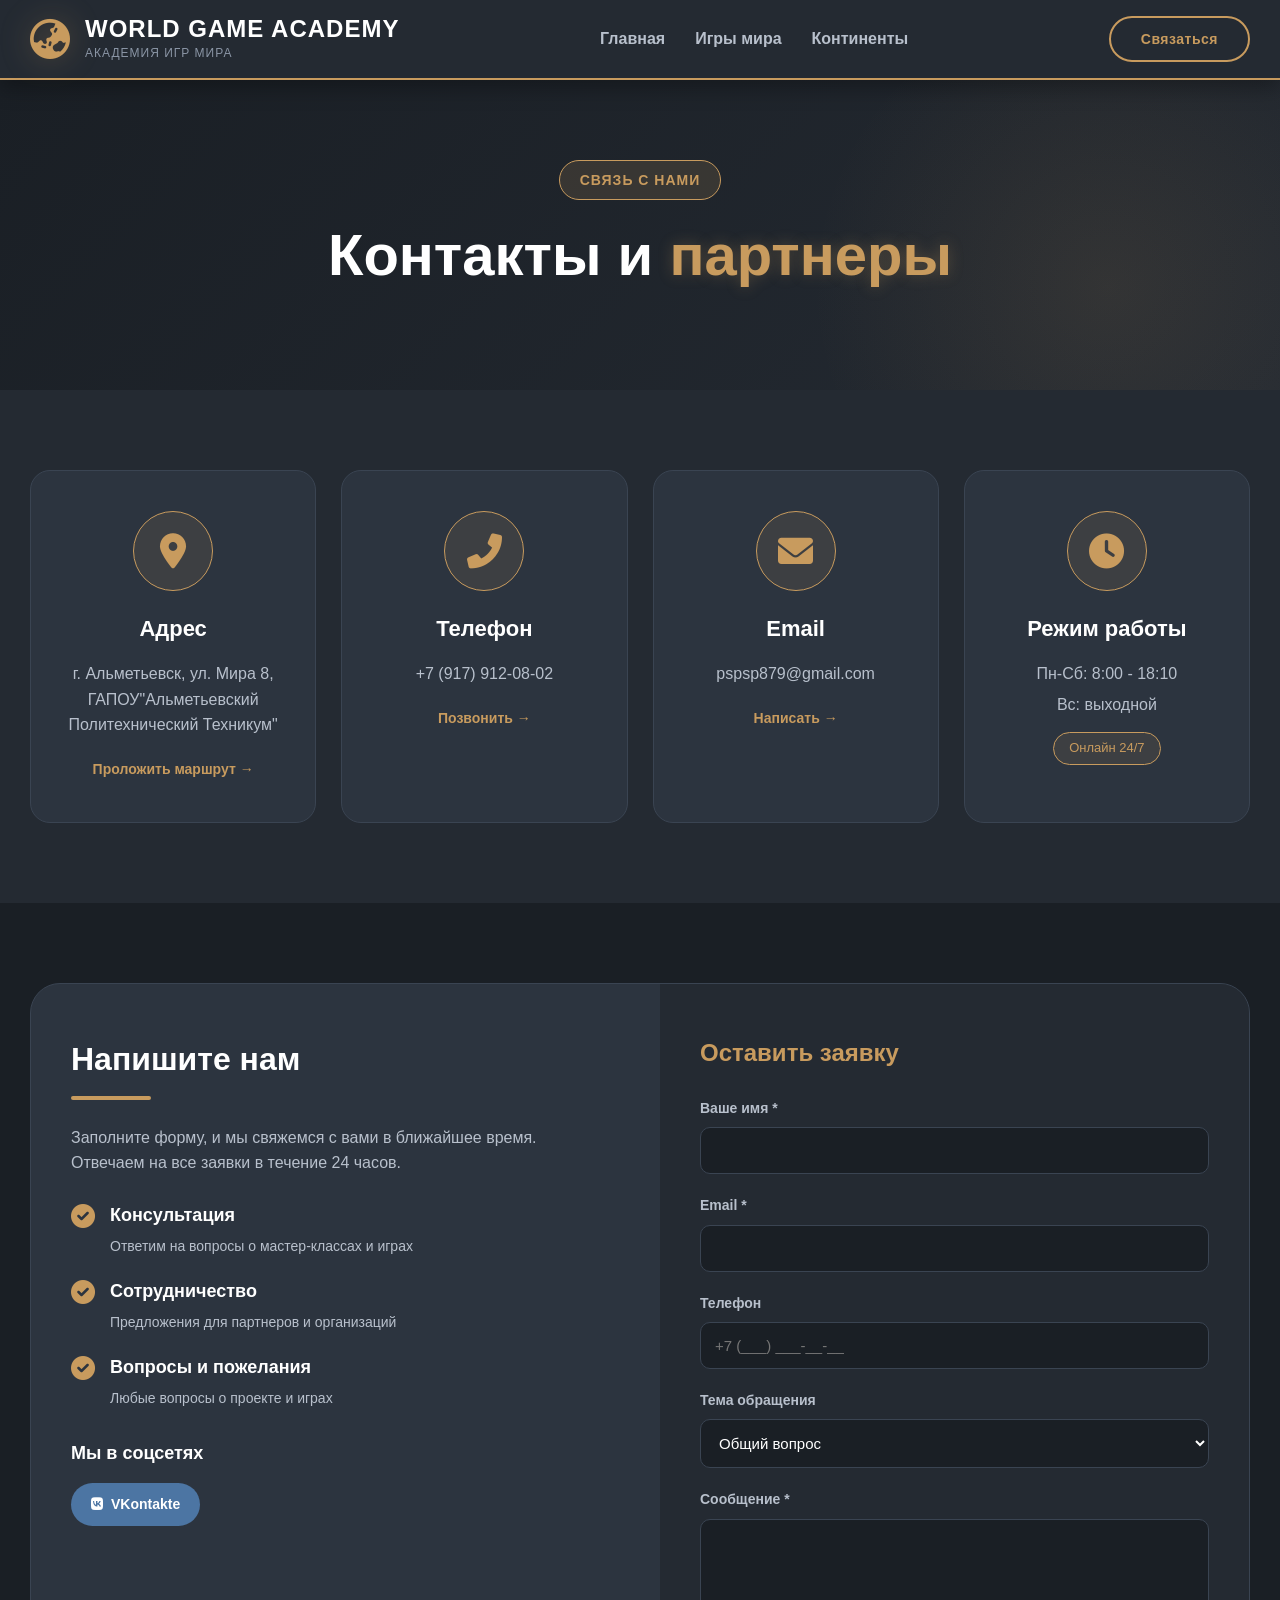
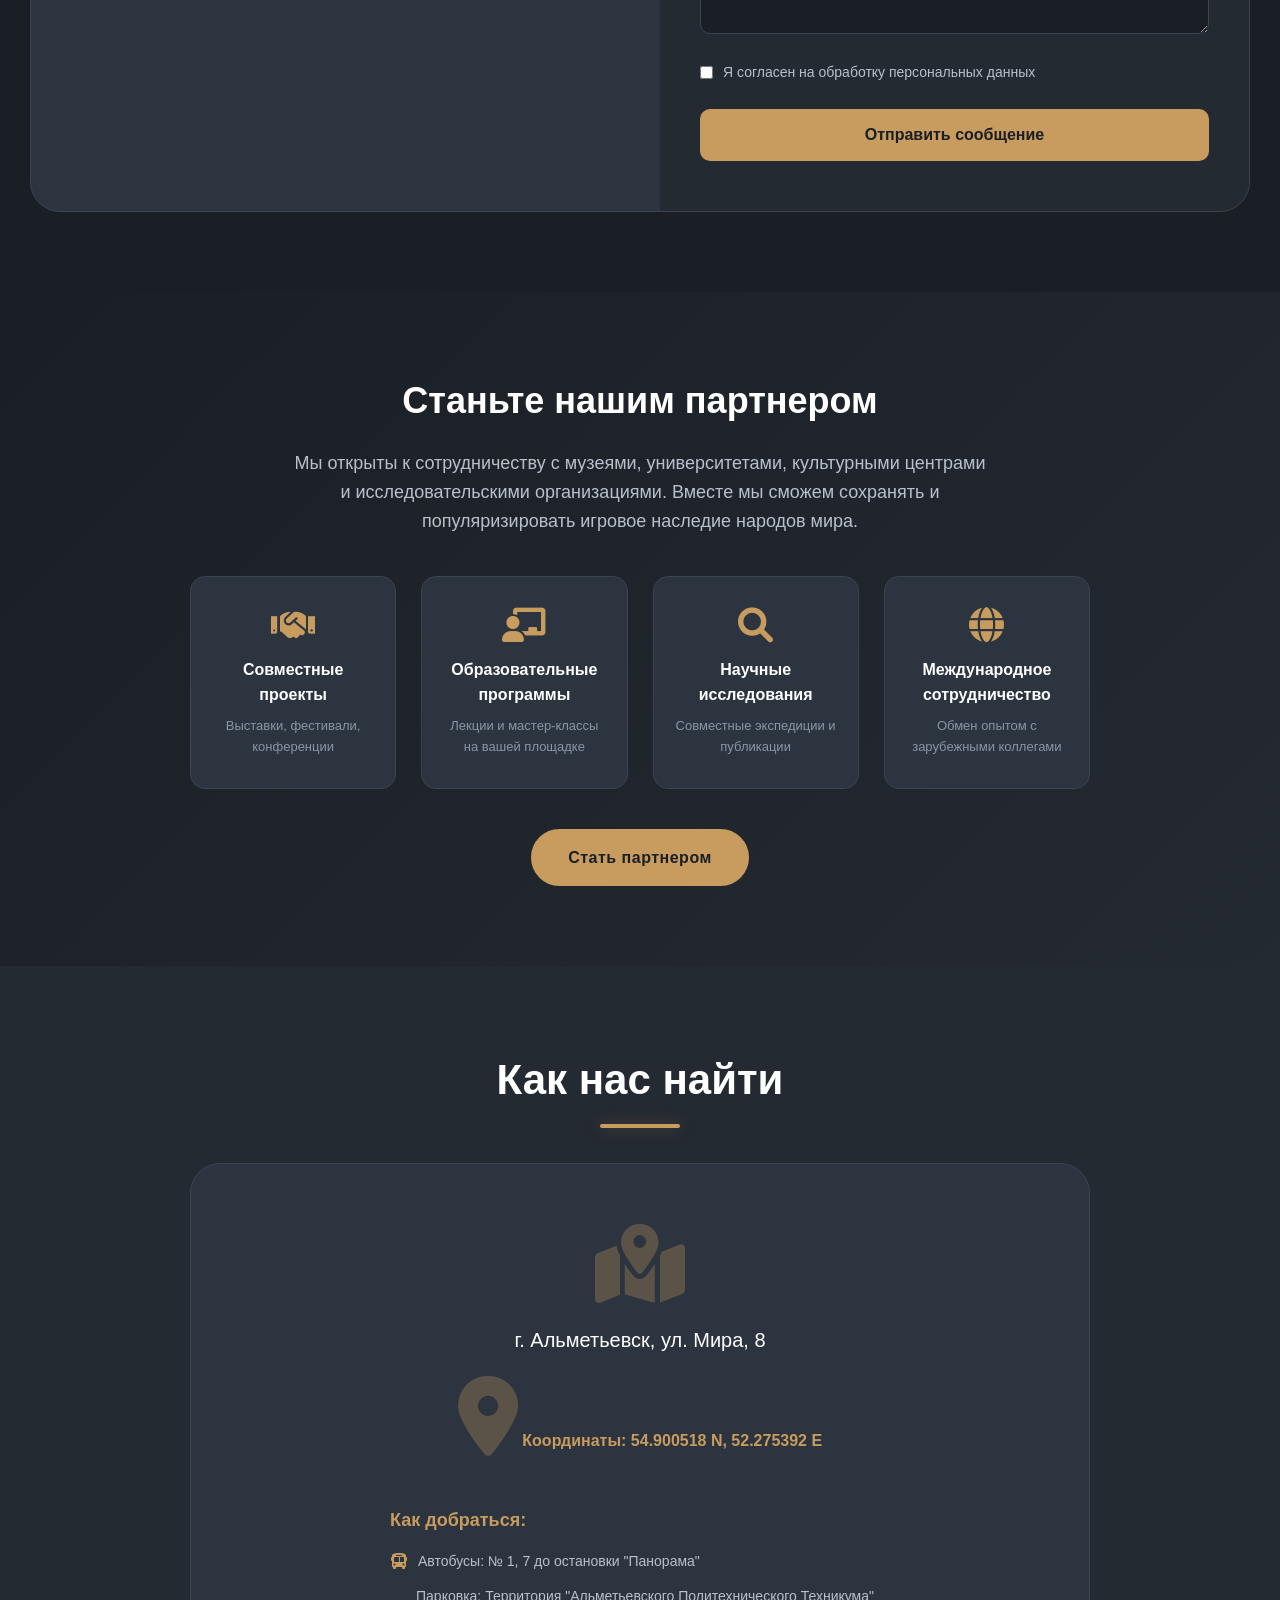
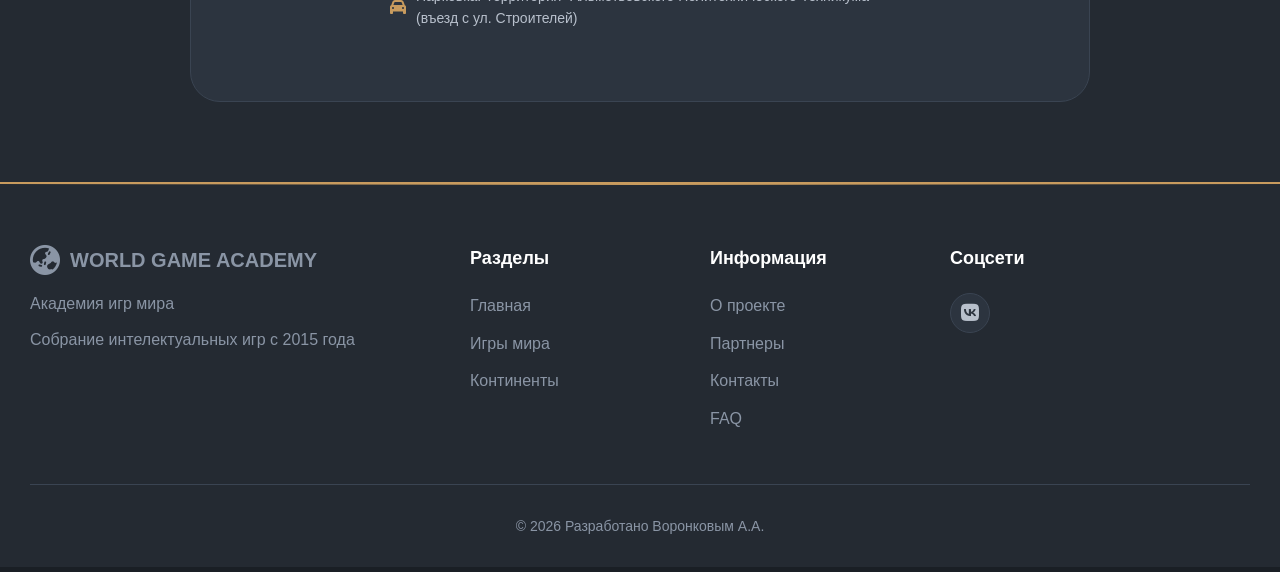
==== commit 9d2402f1: "Update contacts.html" ====
--- a/contacts.html
+++ b/contacts.html
@@ -15,7 +15,7 @@
                     <i class="fas fa-globe-asia logo-icon"></i>
                     <div class="logo-text">
                         <h1>WORLD GAME ACADEMY</h1>
-                        <p>АКАДЕМИЯ ТРАДИЦИОННЫХ ИГР</p>
+                        <p>АКАДЕМИЯ ИГР МИРА</p>
                     </div>
                 </a>
                 <nav>
@@ -243,7 +243,7 @@
                         <i class="fas fa-globe-asia"></i>
                         <span>WORLD GAME ACADEMY</span>
                     </a>
-                    <p>Академия традиционных игр народов мира</p>
+                    <p>Академия игр мира</p>
                     <p class="footer-address">Собрание интелектуальных игр с 2015 года</p>
                 </div>
                 <div class="footer-col">
